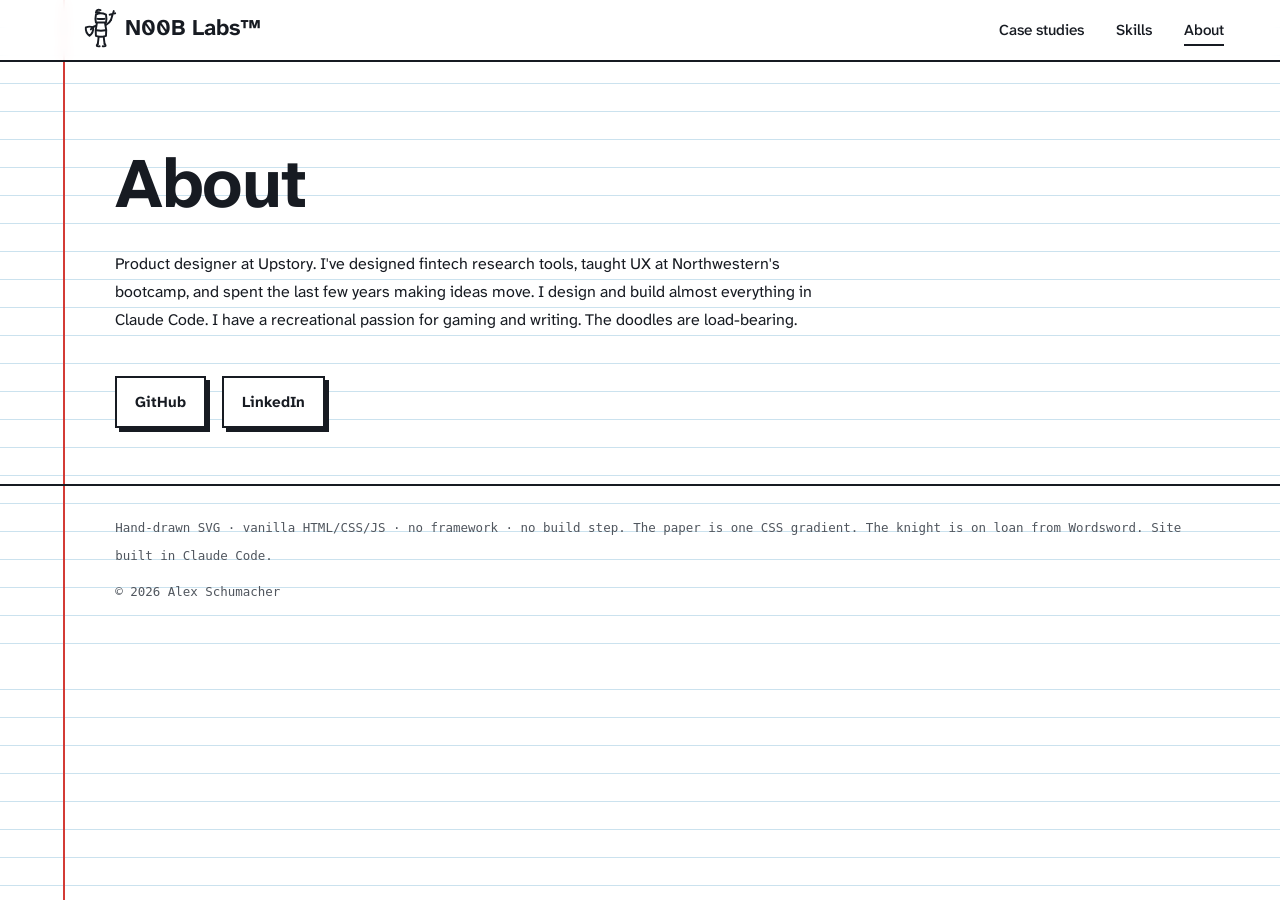
==== about/index.html @ f617793d "Add a Case studies header and nav tab that lands on it The case studies get a page-level title betwe" ====
<!DOCTYPE html>
<html lang="en">
<head>
<meta charset="UTF-8">
<meta name="viewport" content="width=device-width, initial-scale=1.0">
<title>About: Alex Schumacher, Design Engineer</title>
<meta name="description" content="Product designer at Upstory. I design and build almost everything in Claude Code.">
<meta property="og:title" content="About Alex Schumacher">
<meta property="og:description" content="Product designer at Upstory. I design and build almost everything in Claude Code.">
<meta property="og:url" content="https://nooblabs.vercel.app/about">
<meta name="theme-color" content="#ffffff">
<link rel="icon" href="data:image/svg+xml,%3Csvg%20xmlns=%27http://www.w3.org/2000/svg%27%20viewBox=%2724%202%2034%2034%27%3E%3Cpath%20d=%27M40%206%20Q31%203%2030%2012%20Q34%2010%2038%2011%20M30%2016%20Q40%2010%2052%2016%20Q54%2026%2052%2033%20L30%2033%20Q28%2025%2030%2016%20Z%20M33%2025%20Q41%2026%2049%2025%27%20fill=%27none%27%20stroke=%27%23151b24%27%20stroke-width=%273.2%27%20stroke-linecap=%27round%27%20stroke-linejoin=%27round%27/%3E%3C/svg%3E">
<link rel="preconnect" href="https://fonts.googleapis.com">
<link rel="preconnect" href="https://fonts.gstatic.com" crossorigin>
<link href="https://fonts.googleapis.com/css2?family=Atkinson+Hyperlegible+Next:ital,wght@0,200..800;1,200..800&display=swap" rel="stylesheet">
<link rel="stylesheet" href="/styles.css">
</head>
<body>
<a class="skip" href="#about">Skip to About</a>

<header class="topnav">
  <a class="wordmark" href="/"><svg class="knight doodle" viewBox="4 1 72 88" aria-hidden="true">
      <path pathLength="1" d="M40 6 Q31 3 30 12 Q34 10 38 11"/>
      <path pathLength="1" d="M30 16 Q40 10 52 16 Q54 26 52 33 L30 33 Q28 25 30 16 Z"/>
      <path pathLength="1" d="M33 25 Q41 26 49 25"/>
      <path pathLength="1" d="M32 35 Q28 50 30 62 Q41 66 52 62 Q54 50 50 35"/>
      <path pathLength="1" d="M31 50 Q41 52 51 50"/>
      <path pathLength="1" d="M36 64 Q35 74 34 80 M47 64 Q48 74 49 80"/>
      <path pathLength="1" d="M34 80 Q28 86 38 85 M49 80 Q55 86 45 85"/>
      <path pathLength="1" d="M30 40 Q22 42 19 48"/>
      <path pathLength="1" d="M8 44 Q16 40 24 44 Q25 55 16 62 Q7 55 8 44 Z"/>
      <path pathLength="1" d="M52 38 Q60 34 63 27"/>
      <path pathLength="1" d="M63 27 Q66 17 69 8 M60 16 Q66 14 72 13"/>
    </svg><span>N00B&nbsp;Labs&trade;</span></a>
  <nav aria-label="Site">
    <a href="/#work">Case studies</a>
    <a href="/skills/">Skills</a>
    <a href="/about/" aria-current="page">About</a>
  </nav>
</header>

<main>
  <section class="about" id="about">
    <h1>About</h1>
    <p>Product designer at Upstory. I've designed fintech research tools, taught UX at Northwestern's bootcamp, and spent the last few years making ideas move. I design and build almost everything in Claude Code. I have a recreational passion for gaming and writing. The doodles are load-bearing.</p>
    <div class="links">
      <a class="btn" href="https://github.com/Schubaru" rel="me">GitHub</a>
      <a class="btn" href="https://www.linkedin.com/in/alexschu" rel="me">LinkedIn</a>
    </div>
  </section>
</main>

<footer class="colophon">
  <p>Hand-drawn SVG · vanilla HTML/CSS/JS · no framework · no build step. The paper is one CSS gradient. The knight is on loan from Wordsword. Site built in Claude&nbsp;Code.</p>
  <p>© 2026 Alex Schumacher</p>
</footer>
</body>
</html>
---- styles.css ----
/* ————— Schubaru: punk-rock doodle on college rule ————— */

:root {
  --paper: oklch(1 0 0);
  --rule: oklch(0.9 0.03 230);
  --ink: oklch(0.22 0.015 260);
  --ink-soft: oklch(0.45 0.015 260);
  --margin-red: oklch(0.58 0.19 27);   /* the ONLY hue on the page — the ruled sheet's margin line */
  --ink-black: oklch(0.16 0 0);        /* zero-chroma black — the diver's outline */
  --ink-faint: oklch(0.88 0.008 260);  /* selection wash, tape */
  --tape: oklch(0.9 0.006 260 / 0.72);
  --night: oklch(0.17 0.01 260);
  --night-ink: oklch(0.97 0 0);

  --rule-h: 28px;
  --margin-x: 64px;
  --gutter-x: 148px;  /* monkey lane: 40 right + 60 max width + 24 swing + 24 clearance */  /* right lane reserved for the monkey — never let a panel into it */
  --font-body: "Atkinson Hyperlegible Next", "Atkinson Hyperlegible", "Helvetica Neue", Arial, sans-serif;
  --font-mono: ui-monospace, SFMono-Regular, Menlo, monospace;

  /* the pen: Wordsword's sword doodle, mirrored so the tip leads like an arrow.
     White keyline first, ink over it — legible on paper AND on the arbiter's black page. */
  --cursor-sword: url("data:image/svg+xml,%3Csvg xmlns='http://www.w3.org/2000/svg' width='44' height='44' viewBox='0 0 100 100'%3E%3Cg fill='none' stroke='%23fff' stroke-width='10' stroke-linecap='round' stroke-linejoin='round'%3E%3Cpath d='M71 58Q42 26 14 12Q30 44 58 71ZM60 60L26 26M76 55Q67 68 54 77M64.5 64.5L78 78M69 69L66 72M73 73L70 76'/%3E%3Ccircle cx='81.25' cy='81.75' r='4.25'/%3E%3C/g%3E%3Cg fill='none' stroke='%23171b22' stroke-width='5.5' stroke-linecap='round' stroke-linejoin='round'%3E%3Cpath d='M71 58Q42 26 14 12Q30 44 58 71ZM60 60L26 26M76 55Q67 68 54 77M64.5 64.5L78 78M69 69L66 72M73 73L70 76'/%3E%3Ccircle cx='81.25' cy='81.75' r='4.25'/%3E%3C/g%3E%3C/svg%3E") 6 5;
  --cursor-slash: url("data:image/svg+xml,%3Csvg xmlns='http://www.w3.org/2000/svg' width='44' height='44' viewBox='0 0 100 100'%3E%3Cg fill='none' stroke='%23fff' stroke-width='10' stroke-linecap='round' stroke-linejoin='round'%3E%3Cpath d='M71 58Q42 26 14 12Q30 44 58 71ZM60 60L26 26M76 55Q67 68 54 77M64.5 64.5L78 78M69 69L66 72M73 73L70 76M50 20L64 38M61 14L73 29'/%3E%3Ccircle cx='81.25' cy='81.75' r='4.25'/%3E%3C/g%3E%3Cg fill='none' stroke='%23171b22' stroke-width='5.5' stroke-linecap='round' stroke-linejoin='round'%3E%3Cpath d='M71 58Q42 26 14 12Q30 44 58 71ZM60 60L26 26M76 55Q67 68 54 77M64.5 64.5L78 78M69 69L66 72M73 73L70 76M50 20L64 38M61 14L73 29'/%3E%3Ccircle cx='81.25' cy='81.75' r='4.25'/%3E%3C/g%3E%3C/svg%3E") 6 5;

  --z-doodle: 1;
  --z-content: 2;
  --z-nav: 10;
}

* { margin: 0; padding: 0; box-sizing: border-box; }

html { scroll-behavior: smooth; }
@media (prefers-reduced-motion: reduce) { html { scroll-behavior: auto; } }

body {
  font-family: var(--font-body);
  font-size: 1rem;
  line-height: var(--rule-h);
  color: var(--ink);
  background-color: var(--paper);
  /* the paper: ruled lines + red margin */
  background-image:
    linear-gradient(to right, transparent calc(var(--margin-x) - 1px), var(--margin-red) calc(var(--margin-x) - 1px), var(--margin-red) calc(var(--margin-x) + 1px), transparent calc(var(--margin-x) + 1px)),
    repeating-linear-gradient(to bottom, transparent 0, transparent calc(var(--rule-h) - 1px), var(--rule) calc(var(--rule-h) - 1px), var(--rule) var(--rule-h));
  overflow-x: hidden;
}

::selection { background: var(--ink-faint); color: var(--ink); }

img { max-width: 100%; height: auto; display: block; }

/* ————— the cursor ————— */
body { cursor: var(--cursor-sword), default; }
a, button, summary, [role="button"], label[for], .btn {
  cursor: var(--cursor-slash), pointer;   /* mid-swing: the affordance pointer used to carry */
}
:disabled, [aria-disabled="true"] { cursor: var(--cursor-sword), not-allowed; }

.skip {
  position: absolute; left: -999px; top: 0; z-index: 100;
  background: var(--ink); color: var(--paper); padding: 8px 16px;
  font-weight: 700; text-decoration: none;
}
.skip:focus { left: 8px; }

/* ————— doodle strokes ————— */
.doodle {
  color: var(--ink);
  overflow: visible;
}
.doodle path, .doodle use {
  fill: none;
  stroke: currentColor;
  stroke-width: 2.6;
  stroke-linecap: round;
  stroke-linejoin: round;
  stroke-dasharray: 1;
  stroke-dashoffset: 0; /* drawn by default — JS only ever enhances */
}
.doodle .tape path { stroke: none; }

/* undrawn start state, only when JS + motion are available */
.js-anim .draw path, .js-anim .draw use { stroke-dashoffset: 1; transition: stroke-dashoffset 1.1s cubic-bezier(0.22, 1, 0.36, 1); transition-delay: var(--d, 0s); }
.js-anim .draw.drawn path, .js-anim .draw.drawn use { stroke-dashoffset: 0; }

/* ————— annotations ————— */
.annot {
  font-size: 0.95rem;
  font-weight: 500;
  color: var(--ink-soft);
  line-height: 1.3;
}


/* ————— nav ————— */
.topnav {
  position: sticky; top: 0; z-index: var(--z-nav);
  display: flex; align-items: baseline; justify-content: space-between;
  padding: 14px clamp(20px, 5vw, 56px) 14px calc(var(--margin-x) + 20px);
  background: color-mix(in oklab, var(--paper) 88%, transparent);
  backdrop-filter: blur(6px);
  border-bottom: 2px solid var(--ink);
}
.wordmark {
  font-weight: 700;
  font-size: 1.4rem;
  color: var(--ink);
  text-decoration: none;
  white-space: nowrap;   /* the knight never breaks away onto its own line */
  position: relative;
  padding-left: 41px;    /* the lane the knight stands in — 33px wide + 8px gap */
}
/* The knight stands guard in front of the name, sword up. Taken out of flow on
   purpose: in the line box he would grow the sticky header, and every sticky
   panel's height budget (--shot-h) is measured off that header. At 40px he
   overhangs the 28px line by ~6px each way, into the nav's 14px padding. */
.knight {
  position: absolute;
  left: 0;
  top: 50%;
  transform: translateY(-50%);
  width: 33px;
}
.knight path { stroke-width: 4.2; }   /* ~1.9px rendered — the small-doodle ink weight */
/* the ring has to clear the knight, who overhangs the 28px line box by ~6px.
   Same shape as the chat log's ring — the site's one existing focus style. */
.wordmark:focus-visible { outline: 2.5px solid var(--ink); outline-offset: 8px; border-radius: 2px; }
.topnav nav { display: flex; gap: clamp(14px, 3vw, 32px); }
.topnav nav a {
  color: var(--ink); text-decoration: none; font-weight: 500; font-size: 0.95rem;
  border-bottom: 2px solid transparent;
}
.topnav nav a:hover,
.topnav nav a[aria-current] { border-bottom-color: var(--ink); }

/* ————— hero ————— */
.hero {
  position: relative;
  min-height: calc(100vh - 60px);
  display: grid;
  align-content: center;
  padding: calc(var(--rule-h) * 3) clamp(20px, 6vw, 80px) calc(var(--rule-h) * 4) calc(var(--margin-x) + clamp(16px, 4vw, 64px));
}
.hero-inner { max-width: 780px; position: relative; z-index: var(--z-content); container-type: inline-size; }
h1 {
  font-weight: 700;
  /* "/N00B-Labs" measures 5.49em and is a name: it must never wrap. Sized off the
     container, not the viewport, so it holds one line at every width and stays right if
     the hero padding ever moves. 17.5cqw = 5.49em fit with ~4% slack for the fallback
     face during swap; the 6rem cap governs from ~550px of container up. */
  font-size: clamp(1.9rem, 17.5cqw, 6rem);
  line-height: 1.08;
  letter-spacing: -0.02em;
  margin-bottom: calc(var(--rule-h) * 1.5);
}
/* the "er" and the "/" — the only two characters that turn the job title into two roles */
.h1-soft { color: var(--ink-soft); }
.h1-slash { margin-left: -0.06em; }   /* the slash's own sidebearing already sets it off the margin */
.lede {
  font-size: 1.2rem;
  line-height: calc(var(--rule-h) * 1.25);
  max-width: 34em;
  color: var(--ink);
  text-wrap: balance;   /* six words: break at the comma, never orphan "them." */
}

/* hero doodle placement */
/* ————— monkey astronaut: rides the right gutter, trails you as you scroll ————— */
.monkey {
  position: fixed;
  top: 56%;
  right: 40px;   /* fixed, not vw-scaled — the panel edge grows faster than vw and would eat the swing */
  width: clamp(44px, 4.4vw, 60px);
  z-index: var(--z-doodle);
  pointer-events: none;   /* never in the way of a click */
  /* three composed layers, outermost first: --mx/--my is the journey (the pre-scroll
     bottom-centre peek, then the one-way swim home), --drift/--lean is the scroll
     spring, and the inner svg's orbit rides on top. All default to 0 so no-JS and
     reduced-motion visitors get him parked at home. */
  transform: translate(var(--mx, 0px), var(--my, 0px)) translateY(var(--drift, 0px)) rotate(var(--lean, 0deg));
  will-change: transform;
}
.m-arm { transform-origin: 66px 72px; }
@media (prefers-reduced-motion: no-preference) {
  .monkey svg { animation: orbit 14s linear infinite; }
  /* mostly at rest — he waves for ~2s of every 9, not constantly */
  .m-arm { animation: wave 9s ease-in-out infinite; }
  /* lazy figure-eight — he is drifting in zero gravity, not bobbing on a spring.
     Sampled from x=A·sin(t), y=B·sin(2t) so the loop closes seamlessly; linear timing
     because the sine sampling already carries the easing. */
  @keyframes orbit {
    0% { transform: translate(0.0px, 0.0px) rotate(6.00deg); }
    6.25% { transform: translate(9.2px, 9.9px) rotate(5.54deg); }
    12.5% { transform: translate(17.0px, 14.0px) rotate(4.24deg); }
    18.75% { transform: translate(22.2px, 9.9px) rotate(2.30deg); }
    25% { transform: translate(24.0px, 0.0px) rotate(0.00deg); }
    31.25% { transform: translate(22.2px, -9.9px) rotate(-2.30deg); }
    37.5% { transform: translate(17.0px, -14.0px) rotate(-4.24deg); }
    43.75% { transform: translate(9.2px, -9.9px) rotate(-5.54deg); }
    50% { transform: translate(0.0px, -0.0px) rotate(-6.00deg); }
    56.25% { transform: translate(-9.2px, 9.9px) rotate(-5.54deg); }
    62.5% { transform: translate(-17.0px, 14.0px) rotate(-4.24deg); }
    68.75% { transform: translate(-22.2px, 9.9px) rotate(-2.30deg); }
    75% { transform: translate(-24.0px, 0.0px) rotate(-0.00deg); }
    81.25% { transform: translate(-22.2px, -9.9px) rotate(2.30deg); }
    87.5% { transform: translate(-17.0px, -14.0px) rotate(4.24deg); }
    93.75% { transform: translate(-9.2px, -9.9px) rotate(5.54deg); }
    100% { transform: translate(-0.0px, -0.0px) rotate(6.00deg); }
  }
  @keyframes wave {
    0%, 68% { transform: rotate(2deg); }
    75% { transform: rotate(-16deg); }
    82% { transform: rotate(16deg); }
    89% { transform: rotate(-13deg); }
    96%, 100% { transform: rotate(2deg); }
  }
}
/* reduced motion: arm parked mid-wave, no loop, no drift (JS gates that too) */
@media (prefers-reduced-motion: reduce) {
  .m-arm { transform: rotate(4deg); }
}

/* ————— case studies ————— */
/* the section's title: a page-level heading like /skills and /about, set on the panels' left edge */
.work-head {
  padding: calc(var(--rule-h) * 2) clamp(20px, 6vw, 80px) 0 calc(var(--margin-x) + clamp(16px, 4vw, 72px));
  max-width: 900px;
  scroll-margin-top: 56px;   /* clears the sticky nav when the tab lands here */
}
.work-head h2 { font-weight: 700; font-size: clamp(2.6rem, 9vw, 4.4rem); line-height: 1.08; margin-bottom: var(--rule-h); }
.study { position: relative; }
.pin { padding: calc(var(--rule-h) * 2) 0; }

.panel {
  position: relative;
  /* fills the lane between the red margin line and the monkey's gutter; the same
     clamp() gap is subtracted on both sides so the panel sits centered in that lane. */
  width: calc(100% - var(--margin-x) - var(--gutter-x) - clamp(16px, 4vw, 72px) * 2);
  margin-left: calc(var(--margin-x) + clamp(16px, 4vw, 72px));
  background: var(--paper);
  border: 2.5px solid var(--ink);
  box-shadow: 8px 8px 0 var(--ink);
  padding: clamp(24px, 4vw, 56px);
}

.study-head { position: relative; margin-bottom: calc(var(--rule-h) * 1); }
.study-head h2 {
  font-weight: 700;
  font-size: clamp(1.9rem, 4.5vw, 3rem);
  line-height: 1.1;
  color: var(--ink);
  text-wrap: balance;
}
/* the deck has to read as a deck, not as another line of body copy — 1.1rem sat one
   notch off 1rem and the whole header ran flat. 1.25rem still sits inside the 28px
   line box, so the panel's height budget does not move. */
.study-sub, .skill-sub {
  font-size: 1.25rem;
  font-weight: 500;
  color: var(--ink-soft);
  margin-top: 4px;
  text-wrap: balance;
}
.stamp {
  position: absolute; right: 0; top: 0;
  font-family: var(--font-mono);
  font-size: 0.72rem;
  font-weight: 700;
  letter-spacing: 0.08em;
  color: var(--ink);
  border: 2px solid var(--ink);
  border-radius: 999px;
  padding: 6px 12px;
  transform: rotate(6deg);
}

/* the shots carry the case, so they get the wide column. The beats are three short
   paragraphs shown one at a time — 5fr is still a comfortable ~48ch measure for them. */
.study-body {
  display: grid;
  grid-template-columns: minmax(0, 8fr) minmax(280px, 5fr);
  gap: clamp(24px, 3.5vw, 48px);
  align-items: start;
}

/* width is explicit: the fanned figures hold only absolutely-positioned screens, so they have
   no intrinsic width to stretch from once `margin-inline: auto` opts them out of grid stretch. */
.shot { position: relative; width: 100%; transform: rotate(-1.6deg); margin-top: 8px; }
.shot img,
.shot video {
  border: 2.5px solid var(--ink);
  background: var(--paper);
}
/* a demo reel is still a taped-in screenshot — it just moves */
.shot .demo { display: block; width: 100%; height: auto; }
/* a dealt deck: each screen steps right and down off the one before it.
   The aspect-ratio is the fan's own: 1.261 (a phone at 58% width) + the vertical stagger.
   That stagger is the expensive part — inside a viewport-clipped panel the rendered phone
   width works out to height * (1 - lastStep) / 2.1732, so every point of vertical step is
   paid for in phone size. 8.8% is the least that still reads as a dealt deck. */
.phone-shot { max-width: 460px; aspect-ratio: 1 / 1.382; }
.phone-shot img { position: absolute; top: 0; left: 0; width: 58%; }
.phone-shot .s2,
.phone-shot .s3 { box-shadow: 6px 6px 0 oklch(0.22 0.015 260 / 0.25); }
.phone-shot .s2 { top: 4.4%; left: 21%; transform: rotate(3deg); }
.phone-shot .s3 { top: 8.8%; left: 42%; transform: rotate(6deg); }
.phone-shot .t2 { top: 6%; right: 3%; transform: rotate(9deg); }
.tall-shot { max-width: 420px; }

/* Unscary.ai: a centre-forward trio, not another dealt deck — the middle screen leads and the
   other two fan out from behind it. Wordsword already owns the deck; two identical fans
   back to back would read as a template. */
.stack-shot { max-width: 560px; aspect-ratio: 1 / 1.06; }
.stack-shot img { position: absolute; }
.stack-shot .s1 { top: 0;   left: 27%; width: 46%; z-index: 1; }
.stack-shot .s2,
.stack-shot .s3 { top: 6%; width: 40%; box-shadow: 6px 6px 0 oklch(0.22 0.015 260 / 0.25); }
.stack-shot .s2 { left: 0;   transform: rotate(-7deg); }
.stack-shot .s3 { left: 60%; transform: rotate(7deg); }
.stack-shot .t1 { top: -14px; left: 38%; z-index: 2; }
.stack-shot .t2 { top: 4.5%; right: 9%; width: 60px; height: 22px; transform: rotate(13deg); z-index: 2; }

/* desktop screenshots don't survive being shrunk to a phone's width, so these are cropped
   to the part that matters: one wide screen, with two panel close-ups taped over it.
   The hero is a 3.05:1 crop — letterboxing it is what buys the close-ups room to be legible. */
.wide-shot { max-width: 620px; aspect-ratio: 1 / 0.72; }
.wide-shot img { position: absolute; }
.wide-shot .s1 { top: 0; left: 0; width: 100%; }
.wide-shot .s2,
.wide-shot .s3 { box-shadow: 6px 6px 0 oklch(0.22 0.015 260 / 0.25); }
.wide-shot .s2 { top: 40%; left: 2%;  width: 30%; transform: rotate(-3deg); }
.wide-shot .s3 { top: 22%; left: 62%; width: 34%; transform: rotate(3.5deg); }
.wide-shot .t1 { top: -14px; left: 30%; }
.wide-shot .t2 { top: 18%; right: 3%; width: 58px; height: 21px; transform: rotate(11deg); }
.tape {
  position: absolute; width: 88px; height: 30px; z-index: 2;
}
.t1 { top: -14px; left: 24%; transform: rotate(-4deg); }
.t2 { top: -12px; right: 6%; transform: rotate(8deg); }
.beats { position: relative; }
.beat { margin-bottom: calc(var(--rule-h) * 1); }
/* A beat heading is a signpost — what / why / how — not a headline competing with the
   paragraph it introduces. So it drops to the mono label tier the page already owns
   (stamp, built-with line) and lets the copy lead. Family, size, case and colour all
   move at once, which is what fixes a ramp that ran 1rem / 1.1rem / 1.15rem and read
   as one flat step. Only one beat is ever visible at a time, so these never stack into
   a column of eyebrows. */
.beat h3, .skill-label {
  font-family: var(--font-mono);
  font-weight: 700;
  font-size: 0.76rem;
  letter-spacing: 0.09em;
  text-transform: uppercase;
  color: var(--ink-soft);
  margin-bottom: 2px;
}
/* 46em never bound anything: the column is ~48ch wide. Say the real measure. */
.beat p { max-width: 48ch; text-wrap: pretty; }
.beat strong { font-weight: 700; }

.study-built {
  margin-top: calc(var(--rule-h) * 1);
  padding-top: 14px;
  border-top: 2px dashed var(--rule);
  font-family: var(--font-mono);
  font-size: 0.8rem;
  color: var(--ink-soft);
  display: flex;
  flex-wrap: wrap;
  align-items: center;
  gap: 10px 20px;
}
.built-stack { flex: 1 1 22ch; }
/* live links borrow the stamp's pill, so the panel gains a control without gaining a language */
.study-links { display: flex; flex-wrap: wrap; gap: 8px; }
.site-link {
  font-family: var(--font-mono);
  font-size: 0.72rem;
  font-weight: 700;
  letter-spacing: 0.04em;
  color: var(--ink);
  text-decoration: none;
  border: 2px solid var(--ink);
  border-radius: 999px;
  padding: 5px 13px;
  white-space: nowrap;
  transition: transform 0.12s ease-out, background-color 0.12s ease-out, color 0.12s ease-out;
}
.site-link:hover { background: var(--ink); color: var(--paper); transform: translateY(-1px); }
.site-link:active { transform: translateY(1px); }


/* ————— the duel: Wordsword's knight vs. a challenger, on the built-with line ————— */
.study-built { position: relative; }
/* stacked layout has no spare field of paper — buy the duel a clean patch above the line */
html:not(.enhanced) #wordsword .study-built { margin-top: calc(var(--rule-h) * 3); }
.duel {
  position: absolute;
  right: 0;
  bottom: calc(100% - 1px);   /* feet on the dashed rule */
  width: clamp(118px, 18%, 176px);
  pointer-events: none;
}
/* the sticky panel leaves a whole lower-right field of paper — they get more room there */
.enhanced .duel { width: clamp(150px, 22%, 216px); }
.duel path { stroke-width: 2.4; }
/* default (and reduced-motion) state: blades already crossed — a duel even when frozen */
.duel-arm { transform: rotate(30deg); transform-origin: 52px 38px; }  /* the contact pose — burst lines up with it */
.duel-k--rival .duel-arm { transform-origin: 53px 39px; }
.duel-spark { transform-box: fill-box; transform-origin: center; }

@media (prefers-reduced-motion: no-preference) {
  .duel-arm { animation: parry 4.2s infinite; }
  .duel-k { animation: recoil 4.2s infinite; }
  .duel-spark { animation: clang 4.2s infinite; }
}
/* two exchanges, then both catch their breath */
@keyframes parry {
  0%        { transform: rotate(-18deg); animation-timing-function: cubic-bezier(0.22, 1, 0.36, 1); }
  9%        { transform: rotate(-26deg); animation-timing-function: cubic-bezier(0.5, 0, 0.9, 0.6); }
  14%       { transform: rotate(30deg);  animation-timing-function: cubic-bezier(0.22, 1, 0.36, 1); }
  19%       { transform: rotate(16deg);  animation-timing-function: cubic-bezier(0.22, 1, 0.36, 1); }
  31%       { transform: rotate(-26deg); animation-timing-function: cubic-bezier(0.5, 0, 0.9, 0.6); }
  36%       { transform: rotate(30deg);  animation-timing-function: cubic-bezier(0.22, 1, 0.36, 1); }
  41%       { transform: rotate(16deg);  animation-timing-function: cubic-bezier(0.22, 1, 0.36, 1); }
  54%, 100% { transform: rotate(-18deg); }
}
/* the blow lands, then knocks them back — recoil trails the strike, never leads it */
@keyframes recoil {
  0%, 14%, 26%, 36%, 48%, 100% { transform: translate(0, 0); }
  17%, 39% { transform: translate(-4px, 1px); animation-timing-function: cubic-bezier(0.22, 1, 0.36, 1); }
}
@keyframes clang {
  0%, 13.6%   { opacity: 0; transform: scale(0.4); }
  14.6%       { opacity: 1; transform: scale(1.05); animation-timing-function: cubic-bezier(0.22, 1, 0.36, 1); }
  20%         { opacity: 0; transform: scale(1.4); }
  35.6%       { opacity: 0; transform: scale(0.4); }
  36.6%       { opacity: 1; transform: scale(1.05); animation-timing-function: cubic-bezier(0.22, 1, 0.36, 1); }
  42%, 100%   { opacity: 0; transform: scale(1.4); }
}

/* ————— buttons ————— */
.btn {
  display: inline-block;
  font-family: var(--font-body);
  font-weight: 700;
  font-size: 0.95rem;
  color: var(--ink);
  background: var(--paper);
  border: 2.5px solid var(--ink);
  box-shadow: 4px 4px 0 var(--ink);
  padding: 10px 18px;
  text-decoration: none;
  transition: transform 0.12s ease-out, box-shadow 0.12s ease-out;
}
.btn:hover { transform: translate(-1px, -1px); box-shadow: 6px 6px 0 var(--ink); }
.btn:active { transform: translate(3px, 3px); box-shadow: 1px 1px 0 var(--ink); }
.play-btn { margin-top: 10px; background: var(--ink); color: var(--paper); }

/* ————— sticky beat choreography (enhanced only) ————— */
.enhanced .study { height: 340vh; }
.enhanced .pin {
  position: sticky; top: 0;
  height: 100vh;
  display: grid; align-items: center;
  padding: 0;
}
/* 56px, not 96 — every pixel of margin here comes straight off --shot-h below, and the
   panel only needs to clear its own 8px offset shadow. */
.enhanced .panel { max-height: calc(100vh - 56px); overflow: hidden; }
/* the panel is clipped to the viewport, so the tall shots must fit what is left of it
   after the header, footer and padding. Widths are height * the shot's aspect.
   364px = 112 padding + 85 head + 28 head margin + 44 footer + 28 footer margin + 8 shot margin
   + rule; studies with link pills pay 14px more for the taller footer. */
.enhanced .shot { --shot-h: calc(100vh - 364px); }
/* a study with live-link pills carries a 58px footer instead of 44px — the pill is taller
   than the mono line it sits beside, and the difference comes straight off the shot. */
.enhanced .study:has(.study-links) .shot { --shot-h: calc(100vh - 378px); }
.enhanced .phone-shot { max-width: min(460px, calc(var(--shot-h) * 0.70)); }   /* 0.70 < the box's 0.724: the 3/6deg fan costs height too */
/* 0.6 leaves room for the -1.6deg tilt on top of the reel's own 960x1560 (0.615) */
.enhanced .tall-shot  { max-width: min(420px, calc(var(--shot-h) * 0.6)); }
/* 0.88, not the box's own 0.943 — the wings' 7deg rotation costs height the aspect-ratio
   does not declare, and the panel clips whatever does not fit */
.enhanced .stack-shot { max-width: min(560px, calc(var(--shot-h) * 0.88)); }
.enhanced .wide-shot  { max-width: min(620px, calc(var(--shot-h) / 0.72)); }
.enhanced .beats { display: grid; min-height: 300px; align-items: start; }
.enhanced .beat {
  grid-area: 1 / 1;
  margin: 0;
  --v: min(clamp(0, (var(--p, 0) - var(--bin)) * 12, 1), clamp(0, (var(--bout) - var(--p, 0)) * 12, 1));
  opacity: var(--v);
  transform: translateY(calc((1 - var(--v)) * 22px));
}
.enhanced .beat:nth-child(1) { --bin: 0.02; --bout: 0.42; }
.enhanced .beat:nth-child(2) { --bin: 0.42; --bout: 0.72; }
.enhanced .beat:nth-child(3) { --bin: 0.72; --bout: 2; }
/* the deck deals itself: one screen per beat, sliding out of the pile */
.enhanced .phone-shot .s2,
.enhanced .phone-shot .s3 { opacity: var(--r); }
.enhanced .phone-shot .s2 {
  --r: clamp(0, (var(--p, 0) - 0.34) * 10, 1);
  transform: rotate(3deg) translate(calc((1 - var(--r)) * -20px), calc((1 - var(--r)) * 12px));
}
.enhanced .phone-shot .s3 {
  --r: clamp(0, (var(--p, 0) - 0.64) * 10, 1);
  transform: rotate(6deg) translate(calc((1 - var(--r)) * -20px), calc((1 - var(--r)) * 12px));
}
.enhanced .wide-shot .s2,
.enhanced .wide-shot .s3 { opacity: var(--r); }
.enhanced .wide-shot .s2 {
  --r: clamp(0, (var(--p, 0) - 0.34) * 10, 1);
  transform: rotate(-3deg) translate(calc((1 - var(--r)) * -14px), calc((1 - var(--r)) * 16px));
}
/* Unscary.ai's trio opens instead of dealing: both wings start hidden behind the centre screen,
   unrotated, then swing out to their fanned angle as their beat arrives. */
.enhanced .stack-shot .s2,
.enhanced .stack-shot .s3 { opacity: var(--r); }
.enhanced .stack-shot .s2 {
  --r: clamp(0, (var(--p, 0) - 0.34) * 10, 1);
  transform: rotate(calc(-7deg * var(--r))) translate(calc((1 - var(--r)) * 52px), calc((1 - var(--r)) * -12px));
}
.enhanced .stack-shot .s3 {
  --r: clamp(0, (var(--p, 0) - 0.64) * 10, 1);
  transform: rotate(calc(7deg * var(--r))) translate(calc((1 - var(--r)) * -52px), calc((1 - var(--r)) * -12px));
}
/* the second strip of tape belongs to the last screen — it must not hang in mid-air before it arrives */
.enhanced .phone-shot .t2,
.enhanced .stack-shot .t2,
.enhanced .wide-shot .t2 { opacity: clamp(0, (var(--p, 0) - 0.64) * 10, 1); }
.enhanced .wide-shot .s3 {
  --r: clamp(0, (var(--p, 0) - 0.64) * 10, 1);
  transform: rotate(3.5deg) translate(calc((1 - var(--r)) * 14px), calc((1 - var(--r)) * 16px));
}
/* panel entrance */
.enhanced .panel {
  transform: translateY(calc((1 - clamp(0, var(--p, 0) * 14, 1)) * 40px)) rotate(calc((1 - clamp(0, var(--p, 0) * 14, 1)) * 0.6deg));
}

/* ————— diver strip ————— */
.dive-strip {
  position: relative;
  height: 46vh;
  overflow: hidden;
}
.dive-annot {
  position: absolute; left: calc(var(--margin-x) + 30px); bottom: 14%;
  font-size: 1.2rem; transform: rotate(-3deg);
}
.diver {
  position: absolute;
  width: clamp(150px, 20vw, 250px);
  left: calc(16% + var(--p, 0.5) * 42%);
  top: calc(12% + var(--p, 0.5) * 42%);
}
/* rotation sits on the drawing, not the wrapper — the bubbles must rise true, not tilt with him */
.diver .doodle {
  color: var(--ink-black);
  transform: rotate(calc(8deg + var(--p, 0.5) * 26deg));
}
.diver .doodle path { stroke-width: 3; }

.bubble {
  position: absolute;
  border: 2px solid var(--ink-black);
  border-radius: 50%;
  opacity: 0.55;
}
/* they leave the helmet, which sits at the diver's leading (right) edge */
.b1 { width: 7px;  height: 7px;  left: 78%; top: 16%; }
.b2 { width: 12px; height: 12px; left: 85%; top: 8%; }
.b3 { width: 5px;  height: 5px;  left: 92%; top: 18%; }
.b4 { width: 9px;  height: 9px;  left: 73%; top: 4%; }

@media (prefers-reduced-motion: no-preference) {
  /* he is buoyant: the whole diver breathes on a slow sine */
  .diver { animation: buoy 5.6s ease-in-out infinite; }
  /* the heavy boots swing from the hip, the free arm and hose trail behind */
  .dv-legs  { transform-box: fill-box; transform-origin: 100% 0%;   animation: kick 2.9s ease-in-out infinite; }
  .dv-arm-b { transform-box: fill-box; transform-origin: 100% 100%; animation: trail 3.7s ease-in-out infinite; }
  .dv-hose  { transform-box: fill-box; transform-origin: 100% 100%; animation: trail 4.6s ease-in-out infinite reverse; }
  .bubble   { animation: rise 3.4s ease-in infinite; }
  .b2 { animation-delay: 0.9s; }
  .b3 { animation-delay: 1.8s; }
  .b4 { animation-delay: 2.6s; }

  @keyframes buoy  { 0%, 100% { transform: translateY(0); } 50% { transform: translateY(-9px); } }
  @keyframes kick  { 0%, 100% { transform: rotate(-6deg); } 50% { transform: rotate(5deg); } }
  @keyframes trail { 0%, 100% { transform: rotate(-3deg); } 50% { transform: rotate(4deg); } }
  @keyframes rise {
    from { transform: translateY(0) scale(0.7); opacity: 0; }
    15%  { opacity: 0.55; }
    to   { transform: translateY(-72px) scale(1); opacity: 0; }
  }
}

/* ————— the arbiter (the black page) ————— */
.arbiter {
  position: relative;
  background: var(--night);
  color: var(--night-ink);
  padding: calc(var(--rule-h) * 3) clamp(20px, 6vw, 80px) calc(var(--rule-h) * 3) calc(var(--margin-x) + clamp(16px, 4vw, 64px));
  border-bottom: 3px solid var(--ink);
  /* its own page now: the black sheet fills the screen under the nav, paper only at the foot */
  min-height: calc(100vh - 62px);
}
.arbiter-inner { max-width: 720px; }
.arbiter h1 {
  font-weight: 700;
  font-size: clamp(1.9rem, 4.5vw, 3rem);
  margin-bottom: 0;
}
.arbiter .study-sub { color: oklch(0.75 0.01 260); }
.arbiter-copy {
  margin-top: var(--rule-h);
  line-height: calc(var(--rule-h) * 1.1);
  letter-spacing: 0.01em;
  color: oklch(0.88 0.005 260);
  /* 56em never bound: the container is 720px, so this ran ~90ch. Light-on-dark wants a
     shorter measure than paper does, not a longer one. */
  max-width: 66ch;
  text-wrap: pretty;
}
.arbiter-copy strong { font-weight: 700; font-size: 1.1em; white-space: nowrap; }

.chat {
  margin-top: calc(var(--rule-h) * 1.5);
  border: 2.5px solid var(--night-ink);
  box-shadow: 8px 8px 0 oklch(0.4 0.02 260 / 0.6);
  padding: clamp(16px, 3vw, 28px);
  background: oklch(0.21 0.012 260);
}
.chat-log {
  /* flex + auto-margin, not align-content:end — grid/flex end-alignment clips overflow at the top */
  display: flex;
  flex-direction: column;
  gap: 12px;
  min-height: 140px;
  max-height: min(46vh, 360px);
  overflow-y: auto;
  overflow-anchor: none;  /* scroll anchoring fights the pin-to-bottom below */
  scrollbar-width: thin;
  scrollbar-color: oklch(0.45 0.02 260) transparent;
  padding-right: 6px;
}
/* the log fades under its own top edge once there is history above */
.chat-log.scrolled { mask-image: linear-gradient(to bottom, transparent 0, #000 26px); }
.chat-log:focus-visible { outline: 2.5px solid var(--night-ink); outline-offset: 4px; }
.msg:first-child { margin-top: auto; }
.msg {
  align-self: flex-start;
  max-width: min(80%, 44ch);
  border: 2px solid var(--night-ink);
  border-radius: 2px 16px 16px 16px;
  padding: 8px 14px;
  font-weight: 500;
  font-size: 1.05rem;
  line-height: 1.35;
  text-wrap: pretty;
}
.msg.you {
  align-self: flex-end;
  border-radius: 16px 2px 16px 16px;
  border-color: oklch(0.62 0 0);
  color: oklch(0.82 0 0);
  font-size: 0.95rem;
}
.msg.typing { display: flex; gap: 6px; align-items: center; padding: 14px; }
.msg.typing i { width: 6px; height: 6px; border-radius: 50%; background: currentColor; opacity: 0.45; }
@media (prefers-reduced-motion: no-preference) {
  .msg.pop { animation: pop 0.35s cubic-bezier(0.22, 1, 0.36, 1) both; }
  @keyframes pop { from { opacity: 0; transform: translateY(8px); } to { opacity: 1; transform: none; } }
  .msg.typing i { animation: blip 1.1s ease-in-out infinite; }
  .msg.typing i:nth-child(2) { animation-delay: 0.15s; }
  .msg.typing i:nth-child(3) { animation-delay: 0.3s; }
  @keyframes blip { 0%, 60%, 100% { opacity: 0.3; transform: none; } 30% { opacity: 1; transform: translateY(-3px); } }
}

.chat-actions.locked { pointer-events: none; opacity: 0.35; }
.chat-actions {
  display: flex;
  flex-wrap: wrap;
  gap: 12px;
  margin-top: 20px;
  min-height: 44px;
  align-items: flex-start;
}
@media (prefers-reduced-motion: no-preference) {
  .chat-actions { transition: opacity 0.14s ease-out, transform 0.14s ease-out; }
  .chat-actions.swapping { opacity: 0; transform: translateY(5px); }
}
.chat-btn {
  background: var(--night);
  user-select: none;
  -webkit-tap-highlight-color: transparent;
  color: var(--night-ink);
  border-color: var(--night-ink);
  box-shadow: 4px 4px 0 oklch(0.45 0.02 260 / 0.7);
  font-size: 0.88rem;
  text-align: left;
}
.chat-btn:hover { box-shadow: 6px 6px 0 oklch(0.45 0.02 260 / 0.7); }
.chat-btn:active { box-shadow: 1px 1px 0 oklch(0.45 0.02 260 / 0.7); }
/* the one hard rule, marked in the margin’s red — 13 options in 927 lead here, and you can see them coming */
.chat-btn--rule {
  color: oklch(0.83 0.12 27);
  border-color: oklch(0.65 0.17 27);
  box-shadow: 4px 4px 0 oklch(0.5 0.16 27 / 0.7);
}
.chat-btn--rule:hover { box-shadow: 6px 6px 0 oklch(0.5 0.16 27 / 0.7); }
.chat-btn--rule:active { box-shadow: 1px 1px 0 oklch(0.5 0.16 27 / 0.7); }
.arbiter-built { margin-top: calc(var(--rule-h) * 1.2); border-top: 2px dashed oklch(0.4 0.02 260); color: oklch(0.72 0.01 260); }

/* ————— about ————— */
.about {
  position: relative;
  padding: calc(var(--rule-h) * 3) clamp(20px, 6vw, 80px) calc(var(--rule-h) * 2) calc(var(--margin-x) + clamp(16px, 4vw, 64px));
  max-width: 900px;
}
/* its own page now: same one-word title as /skills */
.about h1 { font-size: clamp(2.6rem, 9vw, 4.4rem); margin-bottom: var(--rule-h); }
.about p { max-width: 52em; }
.links { display: flex; gap: 16px; margin-top: calc(var(--rule-h) * 1.5); }

/* ————— footer ————— */
.colophon {
  padding: var(--rule-h) clamp(20px, 6vw, 80px) calc(var(--rule-h) * 2) calc(var(--margin-x) + clamp(16px, 4vw, 64px));
  border-top: 2px solid var(--ink);
  font-family: var(--font-mono);
  font-size: 0.78rem;
  color: var(--ink-soft);
  display: grid;
  gap: 8px;
}

/* ————— skills page ————— */
.sr-only { position: absolute; width: 1px; height: 1px; overflow: hidden; clip-path: inset(50%); white-space: nowrap; }
.skills-head {
  padding: calc(var(--rule-h) * 3) clamp(20px, 6vw, 80px) calc(var(--rule-h) * 2) calc(var(--margin-x) + clamp(16px, 4vw, 64px));
  max-width: 900px;
}
/* one short word, no container to size against: the hero's cqw display size doesn't apply */
.skills-head h1 { font-size: clamp(2.6rem, 9vw, 4.4rem); margin-bottom: var(--rule-h); }
.skills-head .lede { margin-bottom: var(--rule-h); }
.skills-note { margin-top: 14px; font-family: var(--font-mono); font-size: 0.8rem; color: var(--ink-soft); }
.skills-note a { color: var(--ink); }

/* CopyLine: a command you can take. The Button's frame and resting shadow, so it reads as a
   control; the Copy half is the ink fill. Commands wrap at their spaces rather than scroll,
   and copy exactly what they show. */
.copyline {
  display: flex;
  margin-top: 6px;
  max-width: 62ch;
  background: var(--paper);
  border: 2.5px solid var(--ink);
  box-shadow: 4px 4px 0 var(--ink);
}
.copyline code {
  flex: 1;
  min-width: 0;
  padding: 7px 14px;
  font-family: var(--font-mono);
  font-size: 0.85rem;
  line-height: 1.6;
  user-select: all;
}
/* a flag and its value never part, and neither does a hyphenated skill name */
.copyline .nb { white-space: nowrap; }
/* icon only: copy, then a tick for 1.6s. The label lives in aria-label. */
.copy {
  flex: none;
  width: 44px;
  display: grid;
  place-items: center;
  color: var(--paper);
  background: var(--ink);
  border: 0;
  transition: background-color 0.12s ease-out, color 0.12s ease-out;
}
.copy svg {
  width: 18px; height: 18px;
  fill: none; stroke: currentColor; stroke-width: 2.2; stroke-linecap: round; stroke-linejoin: round;
}
.copy:hover { background: var(--paper); color: var(--ink); }
.copy:focus-visible { outline: 2.5px solid var(--ink); outline-offset: 5px; }

.skill-list {
  width: calc(100% - var(--margin-x) - var(--gutter-x) - clamp(16px, 4vw, 64px) * 2);
  margin-left: calc(var(--margin-x) + clamp(16px, 4vw, 64px));
  display: grid;
  gap: calc(var(--rule-h) * 3);
  padding: var(--rule-h) 0 calc(var(--rule-h) * 3);
}
/* each skill is a Panel: the same sheet laid on the paper, with the built-with line as its
   footer. There the line names the tools the skill drives, as their own logos. */
.skill {
  display: grid;
  grid-template-columns: minmax(0, 6fr) minmax(0, 5fr);
  gap: var(--rule-h) clamp(28px, 4vw, 64px);
  align-items: start;
  background: var(--paper);
  border: 2.5px solid var(--ink);
  box-shadow: 8px 8px 0 var(--ink);
  padding: clamp(24px, 4vw, 48px);
  scroll-margin-top: 80px;
}
.skill h2 { font-weight: 700; font-size: clamp(1.8rem, 4vw, 2.6rem); line-height: 1.1; }
.skill .skill-sub { margin-bottom: var(--rule-h); }
.skill-label { margin-top: 14px; }
.skill .study-built { grid-column: 1 / -1; margin-top: 0; }
.tools { flex: 1 1 auto; list-style: none; display: flex; flex-wrap: wrap; align-items: center; gap: 14px; }
.tools svg { display: block; width: 22px; height: 22px; }
/* the prompt is a CopyLine too, but it goes to Claude, not the terminal: a flat grey wash with
   no shadow tells the two lines apart, and its copy icon sits in the box instead of an ink half.
   The only highlight is the skill's own /command. */
.copyline.prompt { background: color-mix(in oklch, var(--ink-faint) 55%, var(--paper)); box-shadow: none; }
.prompt code { user-select: text; }
.prompt .cmd { white-space: nowrap; background: var(--ink-faint); padding: 1px 4px; border-radius: 2px; }
.prompt .copy { background: transparent; color: var(--ink); }
.prompt .copy:hover { background: var(--ink-faint); color: var(--ink); }
.alt-install { margin-top: 14px; }
.alt-install summary { font-family: var(--font-mono); font-size: 0.8rem; color: var(--ink-soft); }
.alt-install summary:focus-visible { outline: 2.5px solid var(--ink); outline-offset: 5px; }
/* a skill whose output is words gets them taped in as a note, set the way they came back:
   bullets for the Slack brief, a ledger for the audit runs, a finding for an audit */
.note {
  border: 2.5px solid var(--ink);
  background: var(--paper);
  padding: 20px 22px;
  font-size: 0.9rem;
  line-height: 1.6;
  display: grid;
  gap: 8px;
}
.note-src {
  font-family: var(--font-mono);
  font-size: 0.72rem;
  font-weight: 700;
  letter-spacing: 0.06em;
  text-transform: uppercase;
  color: var(--ink-soft);
  margin-bottom: 4px;
}
.note ul { padding-left: 1.1em; display: grid; gap: 2px; }
.note-meta { font-family: var(--font-mono); font-size: 0.75rem; color: var(--ink-soft); }
.note-fixed { border-top: 2px dashed var(--rule); padding-top: 10px; font-weight: 500; }
.ledger { display: grid; grid-template-columns: max-content 1fr; gap: 6px 16px; }
.ledger dt { font-family: var(--font-mono); font-size: 0.75rem; color: var(--ink-soft); padding-top: 2px; }
/* a reel you can stop: pause and expand sit on its corner in the Copy button's ink, with a paper
   edge so they hold on dark frames too. Expand opens the same loop large, with the browser's own
   controls, in the site's one dialog. */
.reel-ctl { position: absolute; right: 12px; bottom: 12px; display: flex; gap: 8px; }
.reel-btn {
  width: 44px; height: 44px;
  display: grid; place-items: center;
  color: var(--paper);
  background: var(--ink);
  border: 2px solid var(--paper);
  transition: background-color 0.12s ease-out, color 0.12s ease-out;
}
.reel-btn svg {
  width: 18px; height: 18px;
  fill: none; stroke: currentColor; stroke-width: 2.2; stroke-linecap: round; stroke-linejoin: round;
}
.reel-btn:hover { background: var(--paper); color: var(--ink); border-color: var(--ink); }
.reel-btn:focus-visible { outline: 2.5px solid var(--ink); outline-offset: 3px; }
/* a phone-width reel is ~265px wide: full-size buttons would cover a third of it */
@media (max-width: 480px) {
  .reel-ctl { right: 8px; bottom: 8px; gap: 6px; }
  .reel-ctl .reel-btn { width: 36px; height: 36px; }
  .reel-ctl .reel-btn svg { width: 16px; height: 16px; }
}
.reel-box {
  margin: auto;
  width: min(1280px, calc(100vw - 32px), calc((100dvh - 64px) * 16 / 9));
  max-width: none;
  padding: 0;
  border: 2.5px solid var(--paper);
  background: var(--ink);
}
.reel-box::backdrop { background: color-mix(in oklch, var(--night) 90%, transparent); }
.reel-box video { display: block; width: 100%; height: auto; }
.reel-box .reel-btn { position: absolute; top: 12px; right: 12px; z-index: 1; }
.reel-box .reel-btn:focus-visible { outline-color: var(--night-ink); }
@media (prefers-reduced-motion: no-preference) {
  .reel-box[open] { animation: reel-in 0.28s cubic-bezier(0.16, 1, 0.3, 1); }
  .reel-box[open]::backdrop { animation: reel-fade 0.28s ease-out; }
}
@keyframes reel-in { from { opacity: 0; transform: scale(0.96); } }
@keyframes reel-fade { from { opacity: 0; } }


/* ————— responsive ————— */
@media (max-width: 900px) {
  :root { --margin-x: 30px; --gutter-x: 0px; }
  .study-body { grid-template-columns: 1fr; }
  .shot { max-width: 380px; margin-inline: auto; }
  .phone-shot { max-width: 340px; }
  .stack-shot { max-width: 380px; }
  .wide-shot { max-width: 400px; }
  /* the stack becomes a column of one line + a row of pills, so let the pills lead */
  .study-built { gap: 12px; }
  .stamp { position: static; display: inline-block; margin-top: 10px; }
  .skill { grid-template-columns: 1fr; }
  .hero { padding-top: calc(var(--rule-h) * 2); }
  /* no right gutter at this width — he would sit on the content */
  .monkey { display: none; }
}

@media (max-width: 480px) {
  .panel, .skill { box-shadow: 5px 5px 0 var(--ink); }
}

/* The wordmark got 65% wider with the rename, and the nav already had only ~26px
   of slack at 375px. One row is worth keeping — a second row would make the sticky
   header eat a tenth of a phone viewport — so the whole bar steps down together. */
@media (max-width: 640px) {
  .topnav { padding-left: calc(var(--margin-x) + 12px); padding-right: 16px; }
  .wordmark { font-size: 1rem; padding-left: 30px; }
  .knight { width: 24px; }
  .topnav nav { gap: 8px; }
  .topnav nav a { font-size: 0.875rem; }   /* 14px — the floor, not below it */
}


@media (max-width: 560px) {
  /* three long replies side by side become confetti — stack them */
  .chat-actions { flex-direction: column; align-items: stretch; gap: 10px; }
  .chat-btn { width: 100%; }
  .msg { max-width: 92%; }
  .chat-log { max-height: min(52vh, 320px); }
}
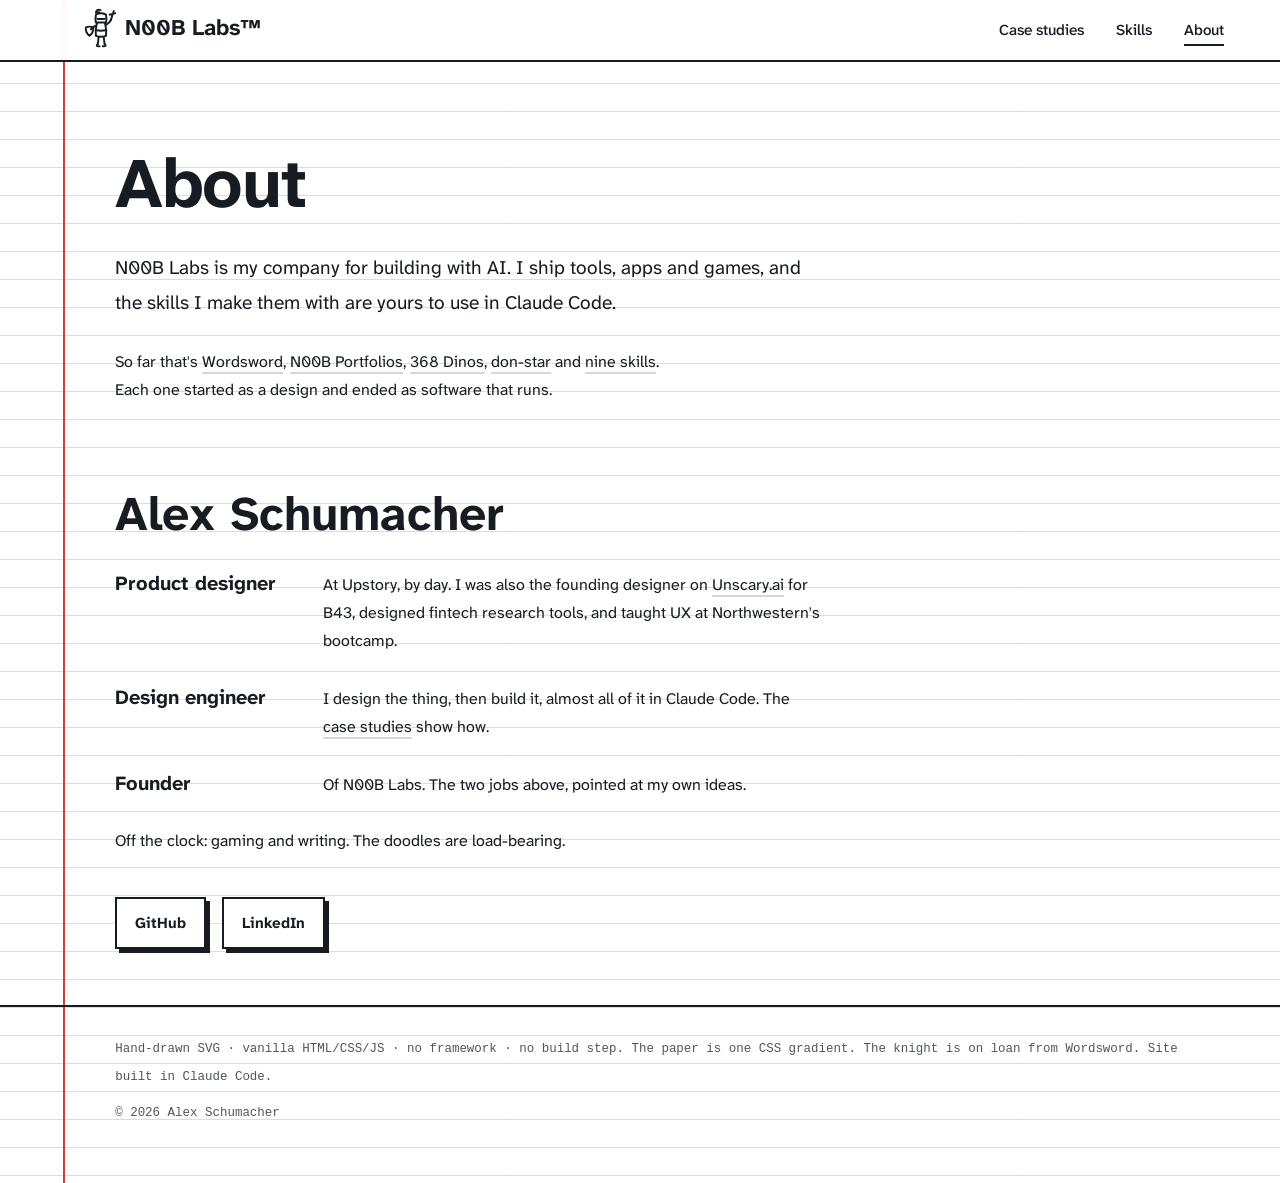
==== commit e8d9c6ea: "Make About the N00B Labs page; say what the lab is in the hero About opens with the company, then Al" ====
--- a/about/index.html
+++ b/about/index.html
@@ -3,10 +3,10 @@
 <head>
 <meta charset="UTF-8">
 <meta name="viewport" content="width=device-width, initial-scale=1.0">
-<title>About: Alex Schumacher, Design Engineer</title>
-<meta name="description" content="Product designer at Upstory. I design and build almost everything in Claude Code.">
-<meta property="og:title" content="About Alex Schumacher">
-<meta property="og:description" content="Product designer at Upstory. I design and build almost everything in Claude Code.">
+<title>About N00B Labs</title>
+<meta name="description" content="N00B Labs is Alex Schumacher's company for building with AI. Alex is a product designer at Upstory and a design engineer.">
+<meta property="og:title" content="About N00B Labs">
+<meta property="og:description" content="N00B Labs is Alex Schumacher's company for building with AI. Alex is a product designer at Upstory and a design engineer.">
 <meta property="og:url" content="https://nooblabs.vercel.app/about">
 <meta name="theme-color" content="#ffffff">
 <link rel="icon" href="data:image/svg+xml,%3Csvg%20xmlns=%27http://www.w3.org/2000/svg%27%20viewBox=%2724%202%2034%2034%27%3E%3Cpath%20d=%27M40%206%20Q31%203%2030%2012%20Q34%2010%2038%2011%20M30%2016%20Q40%2010%2052%2016%20Q54%2026%2052%2033%20L30%2033%20Q28%2025%2030%2016%20Z%20M33%2025%20Q41%2026%2049%2025%27%20fill=%27none%27%20stroke=%27%23151b24%27%20stroke-width=%273.2%27%20stroke-linecap=%27round%27%20stroke-linejoin=%27round%27/%3E%3C/svg%3E">
@@ -42,7 +42,16 @@
 <main>
   <section class="about" id="about">
     <h1>About</h1>
-    <p>Product designer at Upstory. I've designed fintech research tools, taught UX at Northwestern's bootcamp, and spent the last few years making ideas move. I design and build almost everything in Claude Code. I have a recreational passion for gaming and writing. The doodles are load-bearing.</p>
+    <p class="lede">N00B Labs is my company for building with AI. I ship tools, apps and games, and the skills I make them with are yours to use in Claude&nbsp;Code.</p>
+    <p>So far that's <a href="/#wordsword">Wordsword</a>, <a href="/#noob">N00B&nbsp;Portfolios</a>, <a href="/#dinos">368&nbsp;Dinos</a>, <a href="/skills/#don-star">don-star</a> and <a href="/skills/">nine skills</a>. Each one started as a design and ended as software that runs.</p>
+
+    <h2>Alex Schumacher</h2>
+    <dl class="about-roles">
+      <div><dt>Product designer</dt><dd>At Upstory, by day. I was also the founding designer on <a href="/#b43">Unscary.ai</a> for B43, designed fintech research tools, and taught UX at Northwestern's bootcamp.</dd></div>
+      <div><dt>Design engineer</dt><dd>I design the thing, then build it, almost all of it in Claude&nbsp;Code. The <a href="/#work">case studies</a> show how.</dd></div>
+      <div><dt>Founder</dt><dd>Of N00B Labs. The two jobs above, pointed at my own ideas.</dd></div>
+    </dl>
+    <p>Off the clock: gaming and writing. The doodles are load-bearing.</p>
     <div class="links">
       <a class="btn" href="https://github.com/Schubaru" rel="me">GitHub</a>
       <a class="btn" href="https://www.linkedin.com/in/alexschu" rel="me">LinkedIn</a>
--- a/styles.css
+++ b/styles.css
@@ -157,6 +157,7 @@
 /* the "er" and the "/" — the only two characters that turn the job title into two roles */
 .h1-soft { color: var(--ink-soft); }
 .h1-slash { margin-left: -0.06em; }   /* the slash's own sidebearing already sets it off the margin */
+.hero-what { max-width: 36em; margin-top: var(--rule-h); text-wrap: pretty; }
 .lede {
   font-size: 1.2rem;
   line-height: calc(var(--rule-h) * 1.25);
@@ -221,6 +222,67 @@
   .m-arm { transform: rotate(4deg); }
 }
 
+/* ————— the lab: the value prop, between the name and the proof ————— */
+/* set on the panels' left edge like .work-head; the two lists are what comes out of the
+   lab and what goes in, and every item links to the thing itself */
+.lab {
+  padding: calc(var(--rule-h) * 2) clamp(20px, 6vw, 80px) var(--rule-h) calc(var(--margin-x) + clamp(16px, 4vw, 72px));
+  max-width: calc(100% - var(--gutter-x));
+}
+.lab h2 {
+  font-weight: 700;
+  font-size: clamp(2rem, 5.6vw, 3.4rem);
+  line-height: 1.1;
+  letter-spacing: -0.015em;
+  max-width: 15em;
+  text-wrap: balance;
+  margin-bottom: var(--rule-h);
+}
+.lab-cols {
+  display: grid;
+  grid-template-columns: minmax(0, 1.2fr) minmax(0, 1fr);   /* the Apps row holds two names on one line */
+  gap: var(--rule-h) clamp(32px, 6vw, 96px);
+  margin-top: calc(var(--rule-h) * 2);
+  max-width: 980px;
+}
+/* a signpost, so it takes the beat label's tier, not the type ramp */
+.lab-label {
+  font-family: var(--font-mono);
+  font-weight: 700;
+  font-size: 0.76rem;
+  letter-spacing: 0.09em;
+  text-transform: uppercase;
+  color: var(--ink-soft);
+  margin-bottom: var(--rule-h);
+}
+/* fixed label column: on a phone "Wordsword, N00B Portfolios" wraps inside its own column, not under "Apps" */
+.lab-make > div { display: grid; grid-template-columns: 6.6rem minmax(0, 1fr); align-items: baseline; }
+.lab-make > div + div { margin-top: var(--rule-h); }
+.lab-make dt { font-weight: 700; font-size: 1.5rem; }
+.lab-make dd { font-size: 1.1rem; }
+.lab-skills {
+  list-style: none;
+  display: flex;
+  flex-wrap: wrap;
+  gap: 0 22px;
+  font-weight: 700;
+  font-size: 1.2rem;
+}
+.lab-skills li { padding-bottom: var(--rule-h); }
+.lab a:not(.btn), .about a:not(.btn) {
+  color: var(--ink);
+  text-decoration: underline;
+  text-decoration-thickness: 2px;
+  text-underline-offset: 5px;
+  text-decoration-color: var(--ink-faint);
+  transition: text-decoration-color 0.12s ease-out;
+}
+.lab a:not(.btn):hover, .about a:not(.btn):hover { text-decoration-color: var(--ink); }
+.lab a:focus-visible, .about a:focus-visible { outline: 2.5px solid var(--ink); outline-offset: 5px; border-radius: 2px; }
+@media (max-width: 720px) {
+  .lab-cols { grid-template-columns: 1fr; gap: calc(var(--rule-h) * 2); }
+}
+
 /* ————— case studies ————— */
 /* the section's title: a page-level heading like /skills and /about, set on the panels' left edge */
 .work-head {
@@ -719,7 +781,23 @@
 }
 /* its own page now: same one-word title as /skills */
 .about h1 { font-size: clamp(2.6rem, 9vw, 4.4rem); margin-bottom: var(--rule-h); }
-.about p { max-width: 52em; }
+.about p { max-width: 36em; text-wrap: pretty; }   /* em, not ch: this face's zero is narrow, so 65ch is ~400px */
+.about .lede { margin-bottom: var(--rule-h); }
+/* the lab first, then the person: the founder gets a case study's h2, not the page title's */
+.about h2 {
+  font-weight: 700;
+  font-size: clamp(1.9rem, 4.5vw, 3rem);
+  line-height: 1.1;
+  margin: calc(var(--rule-h) * 3) 0 var(--rule-h);
+}
+/* the Lab's dl, wider label column: "Product designer" is the longest role */
+.about-roles { max-width: calc(11.5rem + 24px + 34em); margin-bottom: var(--rule-h); }
+.about-roles > div { display: grid; grid-template-columns: 11.5rem minmax(0, 1fr); gap: 0 24px; align-items: baseline; }
+.about-roles > div + div { margin-top: var(--rule-h); }
+.about-roles dt { font-weight: 700; font-size: 1.25rem; }
+@media (max-width: 560px) {
+  .about-roles > div { grid-template-columns: 1fr; }
+}
 .links { display: flex; gap: 16px; margin-top: calc(var(--rule-h) * 1.5); }
 
 /* ————— footer ————— */
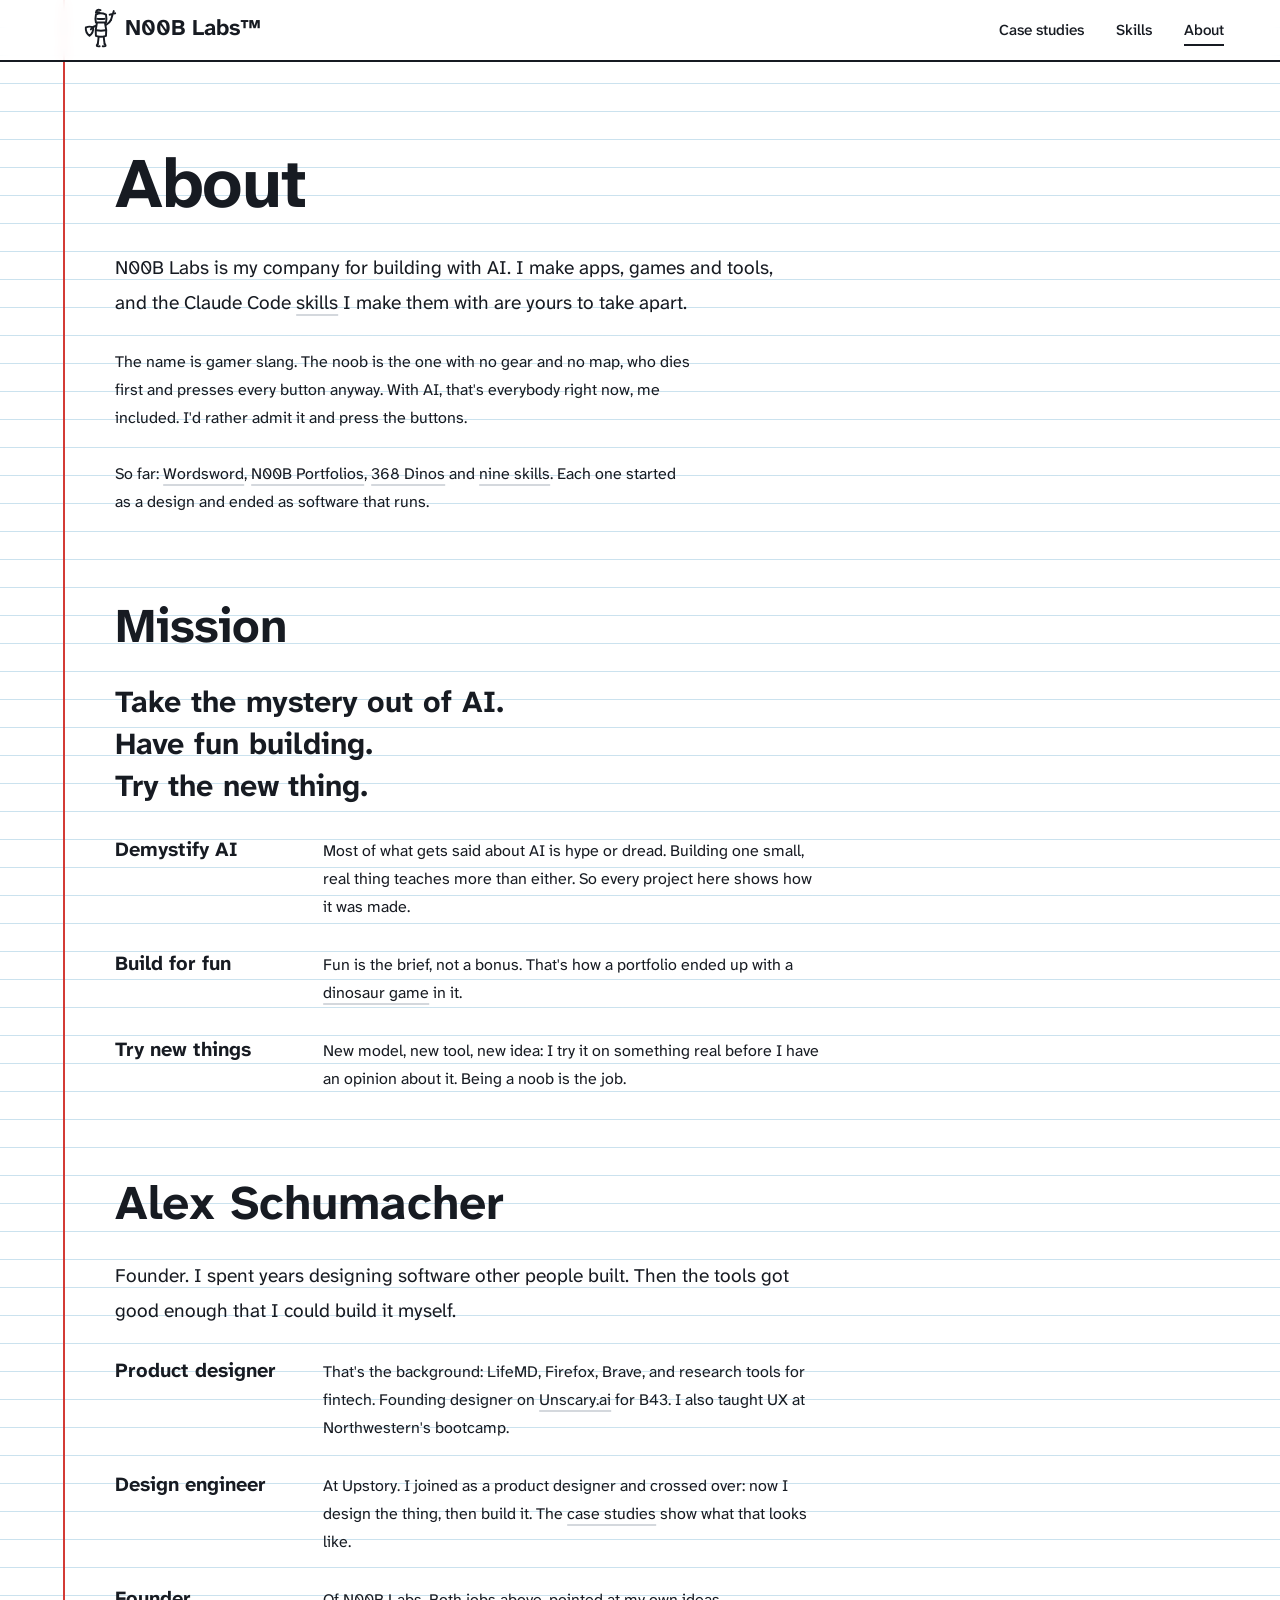
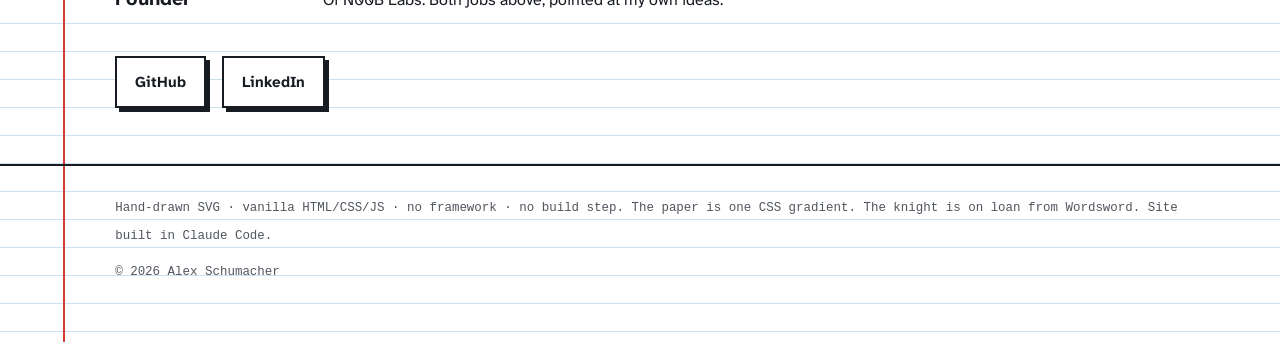
==== commit 63cfa6fc: "Tell the N00B Labs story on About and add its mission The name gets its gamer-slang origin, a Missio" ====
--- a/about/index.html
+++ b/about/index.html
@@ -4,9 +4,9 @@
 <meta charset="UTF-8">
 <meta name="viewport" content="width=device-width, initial-scale=1.0">
 <title>About N00B Labs</title>
-<meta name="description" content="N00B Labs is Alex Schumacher's company for building with AI. Alex is a product designer at Upstory and a design engineer.">
+<meta name="description" content="N00B Labs is Alex Schumacher's company for building with AI. Its mission: take the mystery out of AI, have fun building, try the new thing. Alex is a design engineer at Upstory.">
 <meta property="og:title" content="About N00B Labs">
-<meta property="og:description" content="N00B Labs is Alex Schumacher's company for building with AI. Alex is a product designer at Upstory and a design engineer.">
+<meta property="og:description" content="N00B Labs is Alex Schumacher's company for building with AI. Its mission: take the mystery out of AI, have fun building, try the new thing. Alex is a design engineer at Upstory.">
 <meta property="og:url" content="https://nooblabs.vercel.app/about">
 <meta name="theme-color" content="#ffffff">
 <link rel="icon" href="data:image/svg+xml,%3Csvg%20xmlns=%27http://www.w3.org/2000/svg%27%20viewBox=%2724%202%2034%2034%27%3E%3Cpath%20d=%27M40%206%20Q31%203%2030%2012%20Q34%2010%2038%2011%20M30%2016%20Q40%2010%2052%2016%20Q54%2026%2052%2033%20L30%2033%20Q28%2025%2030%2016%20Z%20M33%2025%20Q41%2026%2049%2025%27%20fill=%27none%27%20stroke=%27%23151b24%27%20stroke-width=%273.2%27%20stroke-linecap=%27round%27%20stroke-linejoin=%27round%27/%3E%3C/svg%3E">
@@ -42,16 +42,26 @@
 <main>
   <section class="about" id="about">
     <h1>About</h1>
-    <p class="lede">N00B Labs is my company for building with AI. I ship tools, apps and games, and the skills I make them with are yours to use in Claude&nbsp;Code.</p>
-    <p>So far that's <a href="/#wordsword">Wordsword</a>, <a href="/#noob">N00B&nbsp;Portfolios</a>, <a href="/#dinos">368&nbsp;Dinos</a>, <a href="/skills/#don-star">don-star</a> and <a href="/skills/">nine skills</a>. Each one started as a design and ended as software that runs.</p>
+    <p class="lede">N00B Labs is my company for building with AI. I make apps, games and tools, and the Claude&nbsp;Code <a href="/skills/">skills</a> I make them with are yours to take apart.</p>
+    <p>The name is gamer slang. The noob is the one with no gear and no map, who dies first and presses every button anyway. With AI, that's everybody right now, me included. I'd rather admit it and press the buttons.</p>
+    <p>So far: <a href="/#wordsword">Wordsword</a>, <a href="/#noob">N00B&nbsp;Portfolios</a>, <a href="/#dinos">368&nbsp;Dinos</a> and <a href="/skills/">nine skills</a>. Each one started as a design and ended as software that runs.</p>
+
+    <h2>Mission</h2>
+    <!-- the three-part mission as one stacked statement; the dl below says what each part means in practice -->
+    <p class="about-mission"><span>Take the mystery out of&nbsp;AI.</span> <span>Have fun building.</span> <span>Try the new thing.</span></p>
+    <dl class="about-roles">
+      <div><dt>Demystify AI</dt><dd>Most of what gets said about AI is hype or dread. Building one small, real thing teaches more than either. So every project here shows how it was made.</dd></div>
+      <div><dt>Build for fun</dt><dd>Fun is the brief, not a bonus. That's how a portfolio ended up with a <a href="/dinos/">dinosaur game</a> in it.</dd></div>
+      <div><dt>Try new things</dt><dd>New model, new tool, new idea: I try it on something real before I have an opinion about it. Being a noob is the job.</dd></div>
+    </dl>
 
     <h2>Alex Schumacher</h2>
+    <p class="lede">Founder. I spent years designing software other people built. Then the tools got good enough that I could build it myself.</p>
     <dl class="about-roles">
-      <div><dt>Product designer</dt><dd>At Upstory, by day. I was also the founding designer on <a href="/#b43">Unscary.ai</a> for B43, designed fintech research tools, and taught UX at Northwestern's bootcamp.</dd></div>
-      <div><dt>Design engineer</dt><dd>I design the thing, then build it, almost all of it in Claude&nbsp;Code. The <a href="/#work">case studies</a> show how.</dd></div>
-      <div><dt>Founder</dt><dd>Of N00B Labs. The two jobs above, pointed at my own ideas.</dd></div>
+      <div><dt>Product designer</dt><dd>That's the background: LifeMD, Firefox, Brave, and research tools for fintech. Founding designer on <a href="/#b43">Unscary.ai</a> for B43. I also taught UX at Northwestern's bootcamp.</dd></div>
+      <div><dt>Design engineer</dt><dd>At Upstory. I joined as a product designer and crossed over: now I design the thing, then build it. The <a href="/#work">case studies</a> show what that looks like.</dd></div>
+      <div><dt>Founder</dt><dd>Of N00B Labs. Both jobs above, pointed at my own ideas.</dd></div>
     </dl>
-    <p>Off the clock: gaming and writing. The doodles are load-bearing.</p>
     <div class="links">
       <a class="btn" href="https://github.com/Schubaru" rel="me">GitHub</a>
       <a class="btn" href="https://www.linkedin.com/in/alexschu" rel="me">LinkedIn</a>
--- a/styles.css
+++ b/styles.css
@@ -782,7 +782,7 @@
 /* its own page now: same one-word title as /skills */
 .about h1 { font-size: clamp(2.6rem, 9vw, 4.4rem); margin-bottom: var(--rule-h); }
 .about p { max-width: 36em; text-wrap: pretty; }   /* em, not ch: this face's zero is narrow, so 65ch is ~400px */
-.about .lede { margin-bottom: var(--rule-h); }
+.about .lede, .about p:has(+ p) { margin-bottom: var(--rule-h); }
 /* the lab first, then the person: the founder gets a case study's h2, not the page title's */
 .about h2 {
   font-weight: 700;
@@ -790,6 +790,14 @@
   line-height: 1.1;
   margin: calc(var(--rule-h) * 3) 0 var(--rule-h);
 }
+/* the mission: three short clauses stacked, one per line, set in the h2's weight on the rule grid */
+.about .about-mission {
+  font-weight: 700;
+  font-size: clamp(1.4rem, 3.2vw, 1.9rem);
+  line-height: calc(var(--rule-h) * 1.5);
+  margin-bottom: var(--rule-h);
+}
+.about-mission span { display: block; }
 /* the Lab's dl, wider label column: "Product designer" is the longest role */
 .about-roles { max-width: calc(11.5rem + 24px + 34em); margin-bottom: var(--rule-h); }
 .about-roles > div { display: grid; grid-template-columns: 11.5rem minmax(0, 1fr); gap: 0 24px; align-items: baseline; }
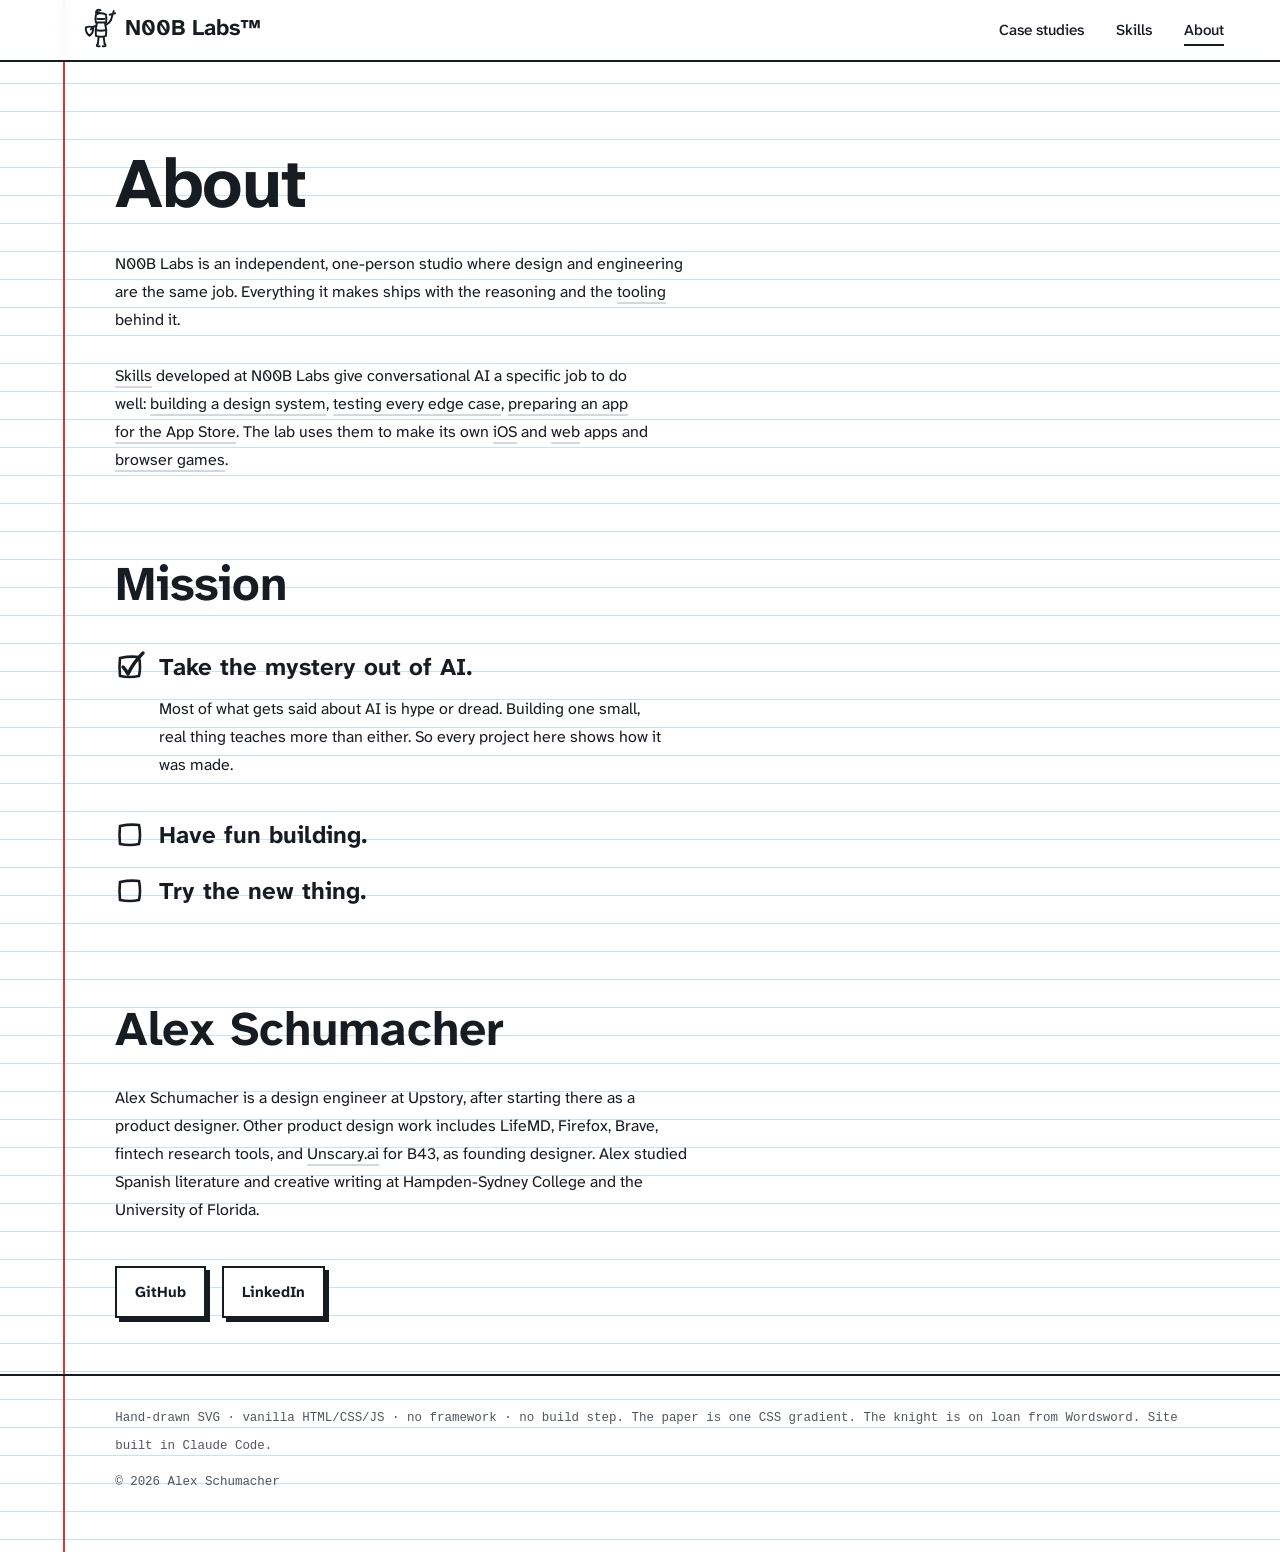
==== commit 937819ed: "Rework About: company-first copy, a tickable mission, one-paragraph bio The opening describes N00B L" ====
--- a/about/index.html
+++ b/about/index.html
@@ -42,26 +42,19 @@
 <main>
   <section class="about" id="about">
     <h1>About</h1>
-    <p class="lede">N00B Labs is my company for building with AI. I make apps, games and tools, and the Claude&nbsp;Code <a href="/skills/">skills</a> I make them with are yours to take apart.</p>
-    <p>The name is gamer slang. The noob is the one with no gear and no map, who dies first and presses every button anyway. With AI, that's everybody right now, me included. I'd rather admit it and press the buttons.</p>
-    <p>So far: <a href="/#wordsword">Wordsword</a>, <a href="/#noob">N00B&nbsp;Portfolios</a>, <a href="/#dinos">368&nbsp;Dinos</a> and <a href="/skills/">nine skills</a>. Each one started as a design and ended as software that runs.</p>
+    <p>N00B Labs is an independent, one-person studio where design and engineering are the same job. Everything it makes ships with the reasoning and the <a href="/skills/">tooling</a> behind it.</p>
+    <p><a href="/skills/">Skills</a> developed at N00B Labs give conversational AI a specific job to do well: <a href="/skills/#key-components">building a design system</a>, <a href="/skills/#test-mite">testing every edge case</a>, <a href="/skills/#app-store">preparing an app for the App&nbsp;Store</a>. The lab uses them to make its own <a href="/#wordsword">iOS</a> and <a href="/#noob">web</a> apps and <a href="/#dinos">browser games</a>.</p>
 
     <h2>Mission</h2>
-    <!-- the three-part mission as one stacked statement; the dl below says what each part means in practice -->
-    <p class="about-mission"><span>Take the mystery out of&nbsp;AI.</span> <span>Have fun building.</span> <span>Try the new thing.</span></p>
-    <dl class="about-roles">
-      <div><dt>Demystify AI</dt><dd>Most of what gets said about AI is hype or dread. Building one small, real thing teaches more than either. So every project here shows how it was made.</dd></div>
-      <div><dt>Build for fun</dt><dd>Fun is the brief, not a bonus. That's how a portfolio ended up with a <a href="/dinos/">dinosaur game</a> in it.</dd></div>
-      <div><dt>Try new things</dt><dd>New model, new tool, new idea: I try it on something real before I have an opinion about it. Being a noob is the job.</dd></div>
-    </dl>
+    <!-- a notebook checklist on native <details>: ticking a box draws the check and opens its line -->
+    <div class="mission">
+      <details class="mission-item" open><summary><svg class="tick doodle" viewBox="0 0 30 30" aria-hidden="true"><path class="tick-box" pathLength="1" d="M5 6 Q15 4 24 5 Q26 15 24 24 Q15 26 5 24 Q4 15 5 6 Z"/><path class="tick-mark" pathLength="1" d="M8 15 Q11 18 13 22 Q18 11 28 1"/></svg>Take the mystery out of&nbsp;AI.</summary><p>Most of what gets said about AI is hype or dread. Building one small, real thing teaches more than either. So every project here shows how it was made.</p></details>
+      <details class="mission-item"><summary><svg class="tick doodle" viewBox="0 0 30 30" aria-hidden="true"><path class="tick-box" pathLength="1" d="M5 6 Q15 4 24 5 Q26 15 24 24 Q15 26 5 24 Q4 15 5 6 Z"/><path class="tick-mark" pathLength="1" d="M8 15 Q11 18 13 22 Q18 11 28 1"/></svg>Have fun building.</summary><p>Fun is the brief, not a bonus. That's how a portfolio ended up with a <a href="/dinos/">dinosaur game</a> in it.</p></details>
+      <details class="mission-item"><summary><svg class="tick doodle" viewBox="0 0 30 30" aria-hidden="true"><path class="tick-box" pathLength="1" d="M5 6 Q15 4 24 5 Q26 15 24 24 Q15 26 5 24 Q4 15 5 6 Z"/><path class="tick-mark" pathLength="1" d="M8 15 Q11 18 13 22 Q18 11 28 1"/></svg>Try the new thing.</summary><p>New model, new tool, new idea: I try it on something real before I have an opinion about it. Being a noob is the job.</p></details>
+    </div>
 
     <h2>Alex Schumacher</h2>
-    <p class="lede">Founder. I spent years designing software other people built. Then the tools got good enough that I could build it myself.</p>
-    <dl class="about-roles">
-      <div><dt>Product designer</dt><dd>That's the background: LifeMD, Firefox, Brave, and research tools for fintech. Founding designer on <a href="/#b43">Unscary.ai</a> for B43. I also taught UX at Northwestern's bootcamp.</dd></div>
-      <div><dt>Design engineer</dt><dd>At Upstory. I joined as a product designer and crossed over: now I design the thing, then build it. The <a href="/#work">case studies</a> show what that looks like.</dd></div>
-      <div><dt>Founder</dt><dd>Of N00B Labs. Both jobs above, pointed at my own ideas.</dd></div>
-    </dl>
+    <p>Alex Schumacher is a design engineer at Upstory, after starting there as a product designer. Other product design work includes LifeMD, Firefox, Brave, fintech research tools, and <a href="/#b43">Unscary.ai</a> for B43, as founding designer. Alex studied Spanish literature and creative writing at Hampden-Sydney College and the University of Florida.</p>
     <div class="links">
       <a class="btn" href="https://github.com/Schubaru" rel="me">GitHub</a>
       <a class="btn" href="https://www.linkedin.com/in/alexschu" rel="me">LinkedIn</a>
--- a/styles.css
+++ b/styles.css
@@ -157,7 +157,17 @@
 /* the "er" and the "/" — the only two characters that turn the job title into two roles */
 .h1-soft { color: var(--ink-soft); }
 .h1-slash { margin-left: -0.06em; }   /* the slash's own sidebearing already sets it off the margin */
-.hero-what { max-width: 36em; margin-top: var(--rule-h); text-wrap: pretty; }
+/* the credit tucks under the name (the h1's own line box is the gap); the statement below it outranks it */
+.hero h1 { margin-bottom: 0; }
+.hero-by { font-weight: 500; color: var(--ink-soft); }
+.hero-what {
+  font-size: clamp(1.3rem, 2.6vw, 1.7rem);
+  font-weight: 500;
+  line-height: calc(var(--rule-h) * 1.25);
+  max-width: 22em;
+  margin-top: calc(var(--rule-h) * 1.5);
+  text-wrap: balance;
+}
 .lede {
   font-size: 1.2rem;
   line-height: calc(var(--rule-h) * 1.25);
@@ -222,28 +232,25 @@
   .m-arm { transform: rotate(4deg); }
 }
 
-/* ————— the lab: the value prop, between the name and the proof ————— */
-/* set on the panels' left edge like .work-head; the two lists are what comes out of the
-   lab and what goes in, and every item links to the thing itself */
+/* ————— the lab: what comes out and what goes in, between the name and the proof ————— */
+/* set on the panels' left edge like .work-head; two sheets side by side, every item links
+   to the thing itself (a case study, or a card on /skills) */
 .lab {
   padding: calc(var(--rule-h) * 2) clamp(20px, 6vw, 80px) var(--rule-h) calc(var(--margin-x) + clamp(16px, 4vw, 72px));
   max-width: calc(100% - var(--gutter-x));
 }
-.lab h2 {
-  font-weight: 700;
-  font-size: clamp(2rem, 5.6vw, 3.4rem);
-  line-height: 1.1;
-  letter-spacing: -0.015em;
-  max-width: 15em;
-  text-wrap: balance;
-  margin-bottom: var(--rule-h);
-}
 .lab-cols {
   display: grid;
-  grid-template-columns: minmax(0, 1.2fr) minmax(0, 1fr);   /* the Apps row holds two names on one line */
-  gap: var(--rule-h) clamp(32px, 6vw, 96px);
-  margin-top: calc(var(--rule-h) * 2);
+  grid-template-columns: minmax(0, 1fr) minmax(0, 1.5fr);   /* nine skills want the wider sheet */
+  gap: calc(var(--rule-h) * 1.5) clamp(28px, 4vw, 48px);
   max-width: 980px;
+}
+/* the case-study sheet at a smaller size: same border, a lighter shadow so it doesn't outrank the studies */
+.lab-panel {
+  background: var(--paper);
+  border: 2.5px solid var(--ink);
+  box-shadow: 6px 6px 0 var(--ink);
+  padding: var(--rule-h) clamp(20px, 3vw, 32px) 0;
 }
 /* a signpost, so it takes the beat label's tier, not the type ramp */
 .lab-label {
@@ -255,20 +262,9 @@
   color: var(--ink-soft);
   margin-bottom: var(--rule-h);
 }
-/* fixed label column: on a phone "Wordsword, N00B Portfolios" wraps inside its own column, not under "Apps" */
-.lab-make > div { display: grid; grid-template-columns: 6.6rem minmax(0, 1fr); align-items: baseline; }
-.lab-make > div + div { margin-top: var(--rule-h); }
-.lab-make dt { font-weight: 700; font-size: 1.5rem; }
-.lab-make dd { font-size: 1.1rem; }
-.lab-skills {
-  list-style: none;
-  display: flex;
-  flex-wrap: wrap;
-  gap: 0 22px;
-  font-weight: 700;
-  font-size: 1.2rem;
-}
-.lab-skills li { padding-bottom: var(--rule-h); }
+.lab-list { list-style: none; font-weight: 700; font-size: 1.2rem; }
+.lab-list li { padding-bottom: var(--rule-h); }
+.lab-skills { display: flex; flex-wrap: wrap; gap: 0 22px; }
 .lab a:not(.btn), .about a:not(.btn) {
   color: var(--ink);
   text-decoration: underline;
@@ -280,8 +276,10 @@
 .lab a:not(.btn):hover, .about a:not(.btn):hover { text-decoration-color: var(--ink); }
 .lab a:focus-visible, .about a:focus-visible { outline: 2.5px solid var(--ink); outline-offset: 5px; border-radius: 2px; }
 @media (max-width: 720px) {
-  .lab-cols { grid-template-columns: 1fr; gap: calc(var(--rule-h) * 2); }
-}
+  .lab-cols { grid-template-columns: 1fr; }
+}
+/* the skills ask closes the page, on the same left edge as everything above it */
+.outro { padding: calc(var(--rule-h) * 2) clamp(20px, 6vw, 80px) calc(var(--rule-h) * 3) calc(var(--margin-x) + clamp(16px, 4vw, 72px)); }
 
 /* ————— case studies ————— */
 /* the section's title: a page-level heading like /skills and /about, set on the panels' left edge */
@@ -782,7 +780,7 @@
 /* its own page now: same one-word title as /skills */
 .about h1 { font-size: clamp(2.6rem, 9vw, 4.4rem); margin-bottom: var(--rule-h); }
 .about p { max-width: 36em; text-wrap: pretty; }   /* em, not ch: this face's zero is narrow, so 65ch is ~400px */
-.about .lede, .about p:has(+ p) { margin-bottom: var(--rule-h); }
+.about p:has(+ p) { margin-bottom: var(--rule-h); }
 /* the lab first, then the person: the founder gets a case study's h2, not the page title's */
 .about h2 {
   font-weight: 700;
@@ -790,22 +788,31 @@
   line-height: 1.1;
   margin: calc(var(--rule-h) * 3) 0 var(--rule-h);
 }
-/* the mission: three short clauses stacked, one per line, set in the h2's weight on the rule grid */
-.about .about-mission {
-  font-weight: 700;
-  font-size: clamp(1.4rem, 3.2vw, 1.9rem);
-  line-height: calc(var(--rule-h) * 1.5);
-  margin-bottom: var(--rule-h);
-}
-.about-mission span { display: block; }
-/* the Lab's dl, wider label column: "Product designer" is the longest role */
-.about-roles { max-width: calc(11.5rem + 24px + 34em); margin-bottom: var(--rule-h); }
-.about-roles > div { display: grid; grid-template-columns: 11.5rem minmax(0, 1fr); gap: 0 24px; align-items: baseline; }
-.about-roles > div + div { margin-top: var(--rule-h); }
-.about-roles dt { font-weight: 700; font-size: 1.25rem; }
-@media (max-width: 560px) {
-  .about-roles > div { grid-template-columns: 1fr; }
-}
+/* the mission: a notebook checklist. Each line is a native <details>, so it opens by click, tap,
+   Enter or Space with no JS; the box is the only affordance, and ticking it is the reveal */
+.mission { max-width: 36em; }
+.mission-item summary {
+  display: flex; align-items: center; gap: 14px;
+  list-style: none;
+  cursor: pointer;
+  font-weight: 700;
+  font-size: clamp(1.25rem, 2.6vw, 1.5rem);
+  line-height: calc(var(--rule-h) * 2);
+  width: fit-content;
+}
+.mission-item summary::-webkit-details-marker { display: none; }
+.mission-item summary:focus-visible { outline: 2.5px solid var(--ink); outline-offset: 2px; border-radius: 2px; }
+.mission-item p { padding-left: 44px; margin-bottom: var(--rule-h); }   /* hangs under the words, not the box */
+.tick { width: 30px; height: 30px; flex: none; }
+.tick .tick-mark { stroke-width: 3.4; stroke-dashoffset: 1; opacity: 0; }   /* a round cap still paints a dot at zero length */
+.mission-item[open] .tick-mark { stroke-dashoffset: 0; opacity: 1; }
+@media (prefers-reduced-motion: no-preference) {
+  .tick .tick-box { transition: transform 0.25s cubic-bezier(0.16, 1, 0.3, 1); transform-origin: center; }
+  .mission-item summary:hover .tick-box { transform: rotate(-6deg); }
+  .tick .tick-mark { transition: stroke-dashoffset 0.4s cubic-bezier(0.16, 1, 0.3, 1); }
+  .mission-item[open] p { animation: mission-in 0.35s cubic-bezier(0.16, 1, 0.3, 1); }
+}
+@keyframes mission-in { from { opacity: 0; transform: translateY(-6px); } }
 .links { display: flex; gap: 16px; margin-top: calc(var(--rule-h) * 1.5); }
 
 /* ————— footer ————— */
@@ -996,6 +1003,7 @@
 
 @media (max-width: 480px) {
   .panel, .skill { box-shadow: 5px 5px 0 var(--ink); }
+  .lab-panel { box-shadow: 4px 4px 0 var(--ink); }
 }
 
 /* The wordmark got 65% wider with the rename, and the nav already had only ~26px
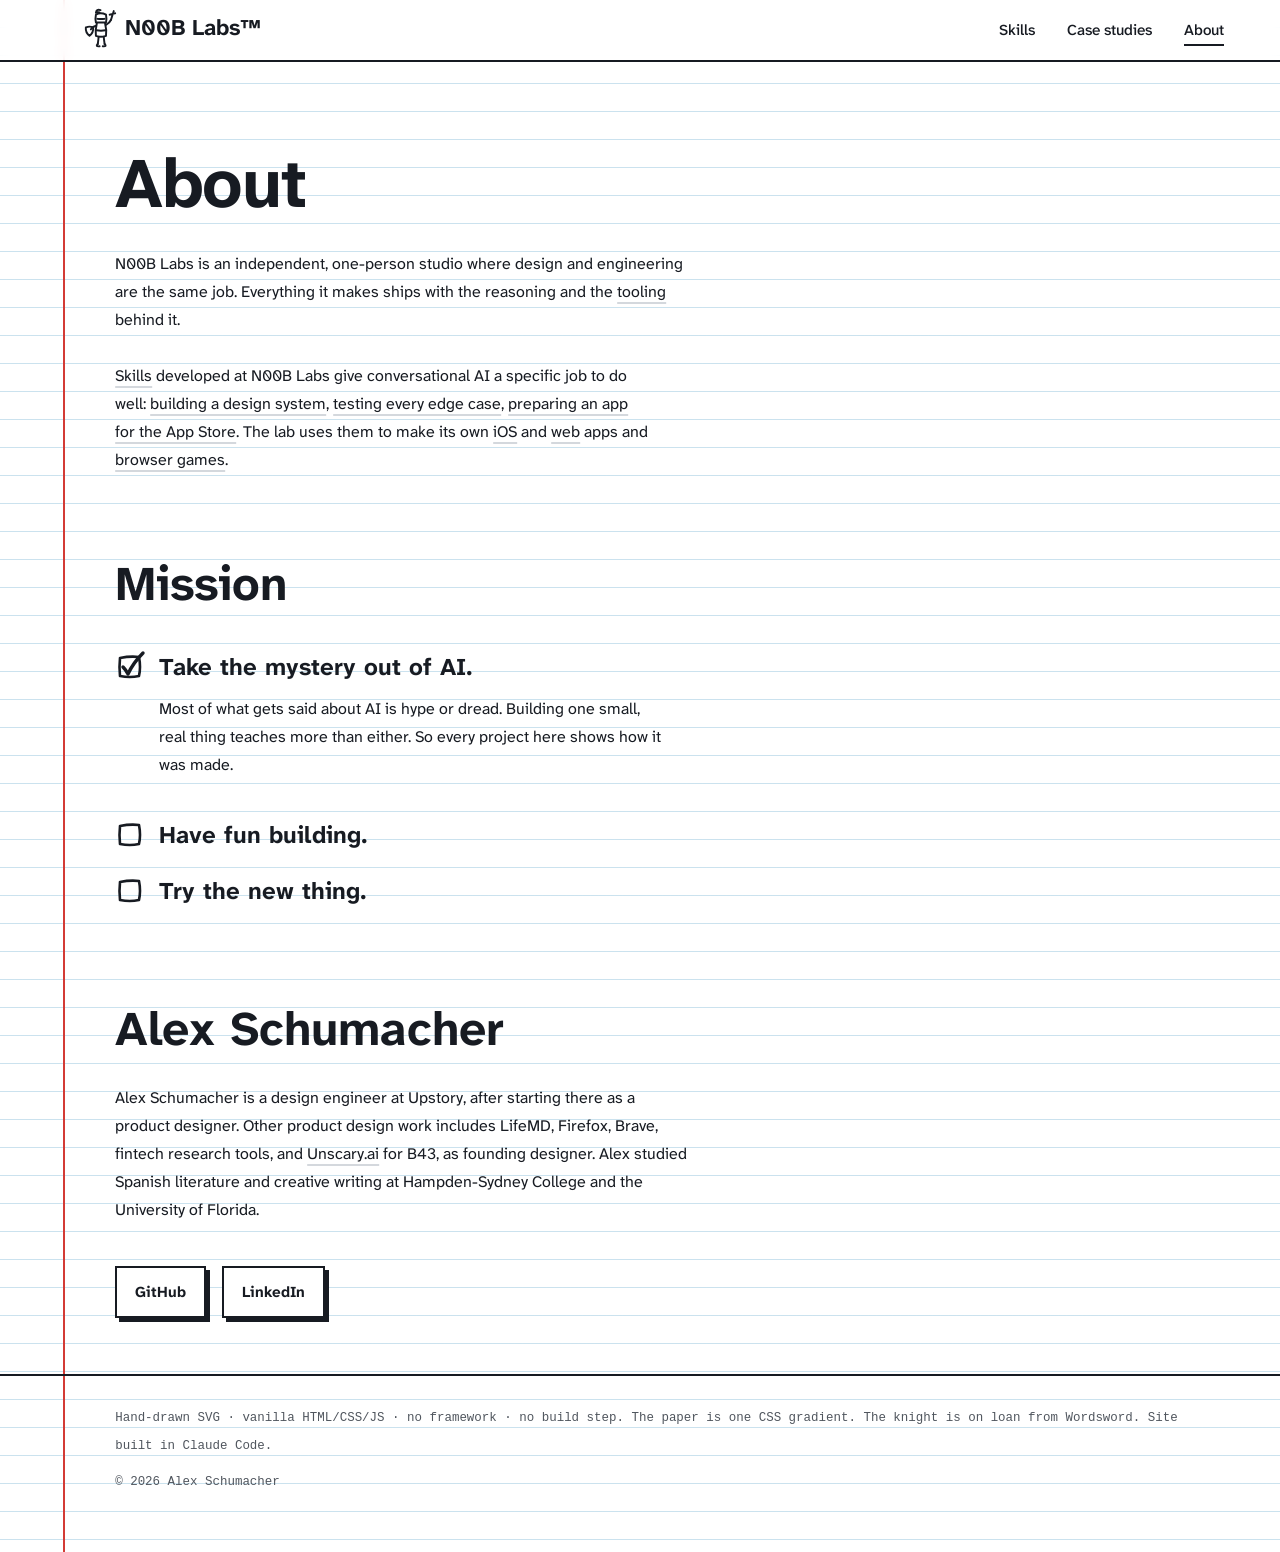
==== commit 2dfce102: "Swap skills and case studies: skills on the home page, case studies on their own page The skills are" ====
--- a/about/index.html
+++ b/about/index.html
@@ -33,8 +33,8 @@
       <path pathLength="1" d="M63 27 Q66 17 69 8 M60 16 Q66 14 72 13"/>
     </svg><span>N00B&nbsp;Labs&trade;</span></a>
   <nav aria-label="Site">
-    <a href="/#work">Case studies</a>
-    <a href="/skills/">Skills</a>
+    <a href="/#skills">Skills</a>
+    <a href="/case-studies/">Case studies</a>
     <a href="/about/" aria-current="page">About</a>
   </nav>
 </header>
@@ -42,8 +42,8 @@
 <main>
   <section class="about" id="about">
     <h1>About</h1>
-    <p>N00B Labs is an independent, one-person studio where design and engineering are the same job. Everything it makes ships with the reasoning and the <a href="/skills/">tooling</a> behind it.</p>
-    <p><a href="/skills/">Skills</a> developed at N00B Labs give conversational AI a specific job to do well: <a href="/skills/#key-components">building a design system</a>, <a href="/skills/#test-mite">testing every edge case</a>, <a href="/skills/#app-store">preparing an app for the App&nbsp;Store</a>. The lab uses them to make its own <a href="/#wordsword">iOS</a> and <a href="/#noob">web</a> apps and <a href="/#dinos">browser games</a>.</p>
+    <p>N00B Labs is an independent, one-person studio where design and engineering are the same job. Everything it makes ships with the reasoning and the <a href="/#skills">tooling</a> behind it.</p>
+    <p><a href="/#skills">Skills</a> developed at N00B Labs give conversational AI a specific job to do well: <a href="/#key-components">building a design system</a>, <a href="/#test-mite">testing every edge case</a>, <a href="/#app-store">preparing an app for the App&nbsp;Store</a>. The lab uses them to make its own <a href="/case-studies/#wordsword">iOS</a> and <a href="/case-studies/#noob">web</a> apps and <a href="/case-studies/#dinos">browser games</a>.</p>
 
     <h2>Mission</h2>
     <!-- a notebook checklist on native <details>: ticking a box draws the check and opens its line -->
@@ -54,7 +54,7 @@
     </div>
 
     <h2>Alex Schumacher</h2>
-    <p>Alex Schumacher is a design engineer at Upstory, after starting there as a product designer. Other product design work includes LifeMD, Firefox, Brave, fintech research tools, and <a href="/#b43">Unscary.ai</a> for B43, as founding designer. Alex studied Spanish literature and creative writing at Hampden-Sydney College and the University of Florida.</p>
+    <p>Alex Schumacher is a design engineer at Upstory, after starting there as a product designer. Other product design work includes LifeMD, Firefox, Brave, fintech research tools, and <a href="/case-studies/#b43">Unscary.ai</a> for B43, as founding designer. Alex studied Spanish literature and creative writing at Hampden-Sydney College and the University of Florida.</p>
     <div class="links">
       <a class="btn" href="https://github.com/Schubaru" rel="me">GitHub</a>
       <a class="btn" href="https://www.linkedin.com/in/alexschu" rel="me">LinkedIn</a>
--- a/styles.css
+++ b/styles.css
@@ -232,9 +232,9 @@
   .m-arm { transform: rotate(4deg); }
 }
 
-/* ————— the lab: what comes out and what goes in, between the name and the proof ————— */
+/* ————— the lab: what comes out and what goes in, after the proof and above the one ask ————— */
 /* set on the panels' left edge like .work-head; two sheets side by side, every item links
-   to the thing itself (a case study, or a card on /skills) */
+   to the thing itself (a case study, or a skill card above) */
 .lab {
   padding: calc(var(--rule-h) * 2) clamp(20px, 6vw, 80px) var(--rule-h) calc(var(--margin-x) + clamp(16px, 4vw, 72px));
   max-width: calc(100% - var(--gutter-x));
@@ -282,13 +282,13 @@
 .outro { padding: calc(var(--rule-h) * 2) clamp(20px, 6vw, 80px) calc(var(--rule-h) * 3) calc(var(--margin-x) + clamp(16px, 4vw, 72px)); }
 
 /* ————— case studies ————— */
-/* the section's title: a page-level heading like /skills and /about, set on the panels' left edge */
+/* the page title, like /about's, set on the panels' left edge */
 .work-head {
   padding: calc(var(--rule-h) * 2) clamp(20px, 6vw, 80px) 0 calc(var(--margin-x) + clamp(16px, 4vw, 72px));
   max-width: 900px;
   scroll-margin-top: 56px;   /* clears the sticky nav when the tab lands here */
 }
-.work-head h2 { font-weight: 700; font-size: clamp(2.6rem, 9vw, 4.4rem); line-height: 1.08; margin-bottom: var(--rule-h); }
+.work-head h1 { font-size: clamp(2.6rem, 9vw, 4.4rem); letter-spacing: normal; margin-bottom: var(--rule-h); }
 .study { position: relative; }
 .pin { padding: calc(var(--rule-h) * 2) 0; }
 
@@ -777,7 +777,7 @@
   padding: calc(var(--rule-h) * 3) clamp(20px, 6vw, 80px) calc(var(--rule-h) * 2) calc(var(--margin-x) + clamp(16px, 4vw, 64px));
   max-width: 900px;
 }
-/* its own page now: same one-word title as /skills */
+/* its own page now: same one-word title as Skills */
 .about h1 { font-size: clamp(2.6rem, 9vw, 4.4rem); margin-bottom: var(--rule-h); }
 .about p { max-width: 36em; text-wrap: pretty; }   /* em, not ch: this face's zero is narrow, so 65ch is ~400px */
 .about p:has(+ p) { margin-bottom: var(--rule-h); }
@@ -826,14 +826,15 @@
   gap: 8px;
 }
 
-/* ————— skills page ————— */
+/* ————— skills (home) ————— */
 .sr-only { position: absolute; width: 1px; height: 1px; overflow: hidden; clip-path: inset(50%); white-space: nowrap; }
 .skills-head {
   padding: calc(var(--rule-h) * 3) clamp(20px, 6vw, 80px) calc(var(--rule-h) * 2) calc(var(--margin-x) + clamp(16px, 4vw, 64px));
   max-width: 900px;
+  scroll-margin-top: 56px;   /* clears the sticky nav when the tab lands here */
 }
 /* one short word, no container to size against: the hero's cqw display size doesn't apply */
-.skills-head h1 { font-size: clamp(2.6rem, 9vw, 4.4rem); margin-bottom: var(--rule-h); }
+.skills-head h2 { font-weight: 700; font-size: clamp(2.6rem, 9vw, 4.4rem); line-height: 1.08; letter-spacing: -0.02em; margin-bottom: var(--rule-h); }
 .skills-head .lede { margin-bottom: var(--rule-h); }
 .skills-note { margin-top: 14px; font-family: var(--font-mono); font-size: 0.8rem; color: var(--ink-soft); }
 .skills-note a { color: var(--ink); }
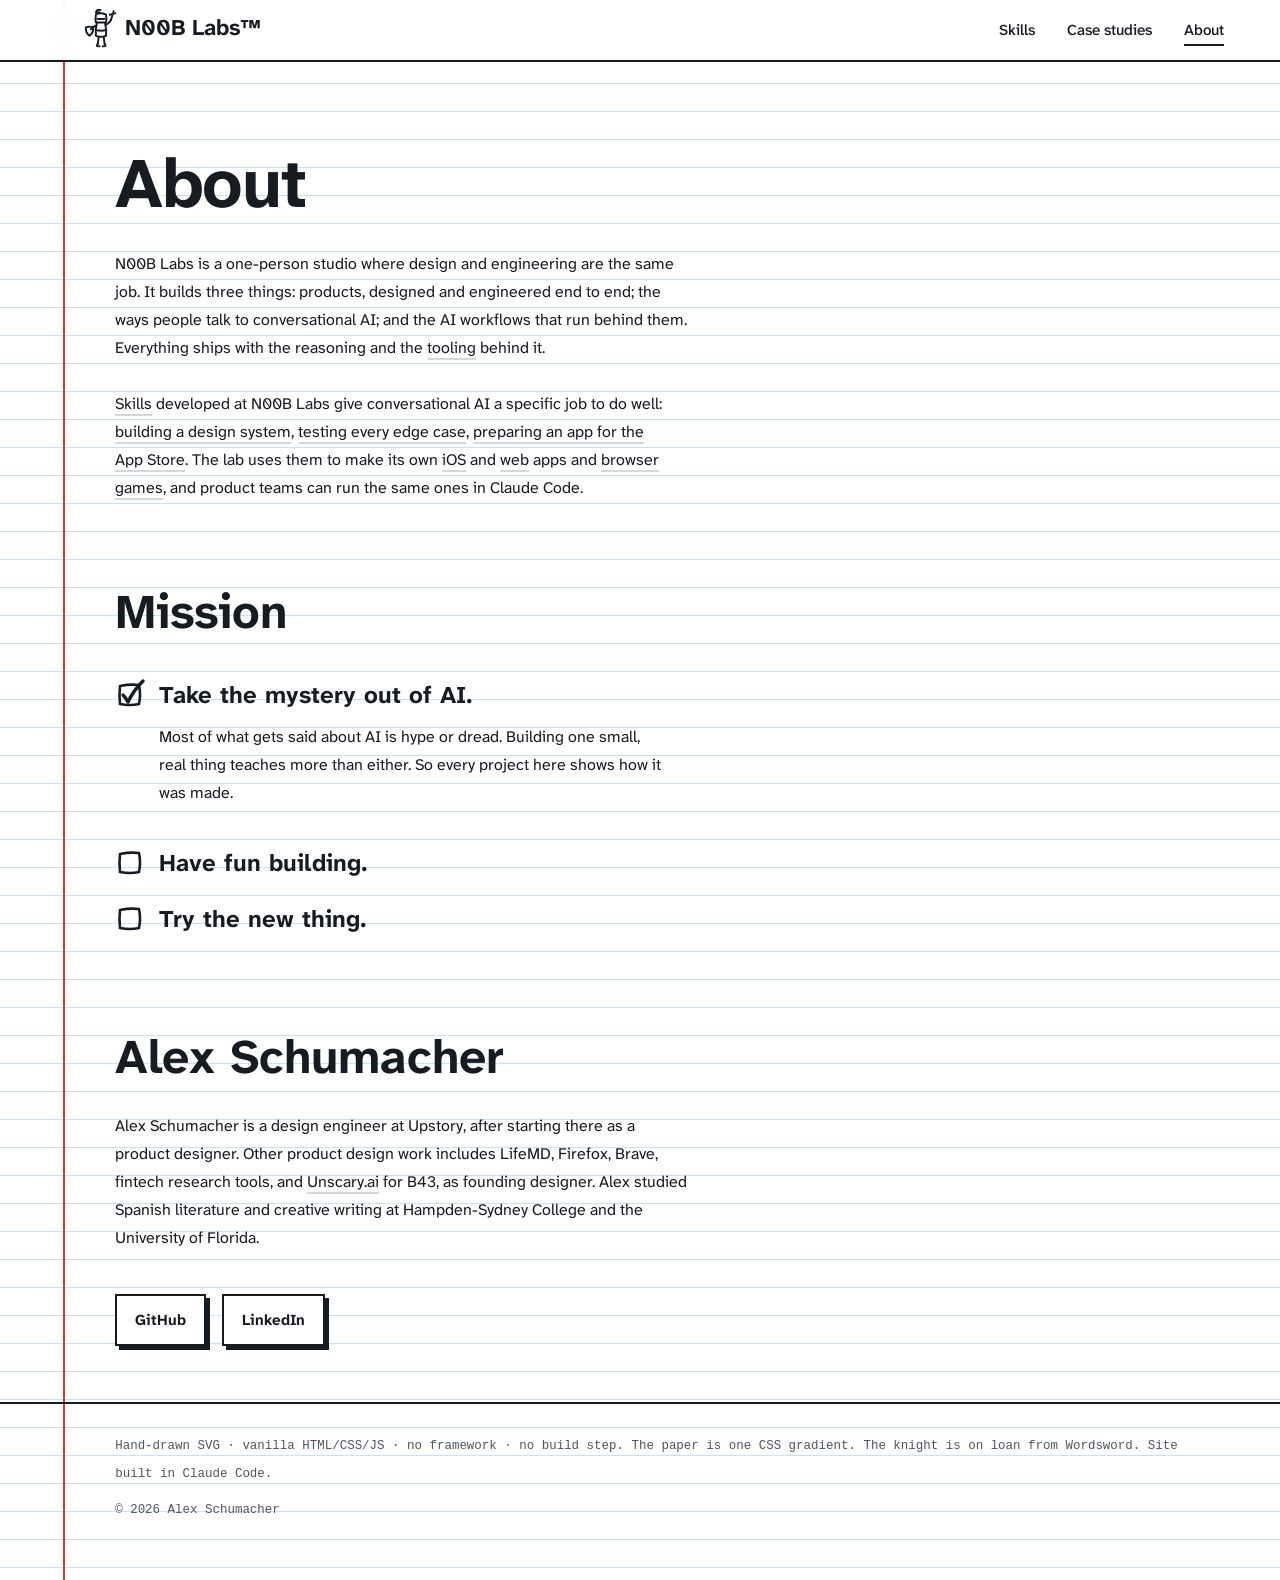
==== commit a81ec970: "Rewrite the skills lede and About copy in the lab's voice, not first person The lede names product t" ====
--- a/about/index.html
+++ b/about/index.html
@@ -4,9 +4,9 @@
 <meta charset="UTF-8">
 <meta name="viewport" content="width=device-width, initial-scale=1.0">
 <title>About N00B Labs</title>
-<meta name="description" content="N00B Labs is Alex Schumacher's company for building with AI. Its mission: take the mystery out of AI, have fun building, try the new thing. Alex is a design engineer at Upstory.">
+<meta name="description" content="N00B Labs is Alex Schumacher's one-person studio for building products, conversational AI interfaces, and AI workflows. Its mission: take the mystery out of AI, have fun building, try the new thing. Alex is a design engineer at Upstory.">
 <meta property="og:title" content="About N00B Labs">
-<meta property="og:description" content="N00B Labs is Alex Schumacher's company for building with AI. Its mission: take the mystery out of AI, have fun building, try the new thing. Alex is a design engineer at Upstory.">
+<meta property="og:description" content="N00B Labs is Alex Schumacher's one-person studio for building products, conversational AI interfaces, and AI workflows. Its mission: take the mystery out of AI, have fun building, try the new thing. Alex is a design engineer at Upstory.">
 <meta property="og:url" content="https://nooblabs.vercel.app/about">
 <meta name="theme-color" content="#ffffff">
 <link rel="icon" href="data:image/svg+xml,%3Csvg%20xmlns=%27http://www.w3.org/2000/svg%27%20viewBox=%2724%202%2034%2034%27%3E%3Cpath%20d=%27M40%206%20Q31%203%2030%2012%20Q34%2010%2038%2011%20M30%2016%20Q40%2010%2052%2016%20Q54%2026%2052%2033%20L30%2033%20Q28%2025%2030%2016%20Z%20M33%2025%20Q41%2026%2049%2025%27%20fill=%27none%27%20stroke=%27%23151b24%27%20stroke-width=%273.2%27%20stroke-linecap=%27round%27%20stroke-linejoin=%27round%27/%3E%3C/svg%3E">
@@ -42,15 +42,15 @@
 <main>
   <section class="about" id="about">
     <h1>About</h1>
-    <p>N00B Labs is an independent, one-person studio where design and engineering are the same job. Everything it makes ships with the reasoning and the <a href="/#skills">tooling</a> behind it.</p>
-    <p><a href="/#skills">Skills</a> developed at N00B Labs give conversational AI a specific job to do well: <a href="/#key-components">building a design system</a>, <a href="/#test-mite">testing every edge case</a>, <a href="/#app-store">preparing an app for the App&nbsp;Store</a>. The lab uses them to make its own <a href="/case-studies/#wordsword">iOS</a> and <a href="/case-studies/#noob">web</a> apps and <a href="/case-studies/#dinos">browser games</a>.</p>
+    <p>N00B Labs is a one-person studio where design and engineering are the same job. It builds three things: products, designed and engineered end to end; the ways people talk to conversational AI; and the AI workflows that run behind them. Everything ships with the reasoning and the <a href="/#skills">tooling</a> behind it.</p>
+    <p><a href="/#skills">Skills</a> developed at N00B Labs give conversational AI a specific job to do well: <a href="/#key-components">building a design system</a>, <a href="/#test-mite">testing every edge case</a>, <a href="/#app-store">preparing an app for the App&nbsp;Store</a>. The lab uses them to make its own <a href="/case-studies/#wordsword">iOS</a> and <a href="/case-studies/#noob">web</a> apps and <a href="/case-studies/#dinos">browser games</a>, and product teams can run the same ones in Claude&nbsp;Code.</p>
 
     <h2>Mission</h2>
     <!-- a notebook checklist on native <details>: ticking a box draws the check and opens its line -->
     <div class="mission">
       <details class="mission-item" open><summary><svg class="tick doodle" viewBox="0 0 30 30" aria-hidden="true"><path class="tick-box" pathLength="1" d="M5 6 Q15 4 24 5 Q26 15 24 24 Q15 26 5 24 Q4 15 5 6 Z"/><path class="tick-mark" pathLength="1" d="M8 15 Q11 18 13 22 Q18 11 28 1"/></svg>Take the mystery out of&nbsp;AI.</summary><p>Most of what gets said about AI is hype or dread. Building one small, real thing teaches more than either. So every project here shows how it was made.</p></details>
       <details class="mission-item"><summary><svg class="tick doodle" viewBox="0 0 30 30" aria-hidden="true"><path class="tick-box" pathLength="1" d="M5 6 Q15 4 24 5 Q26 15 24 24 Q15 26 5 24 Q4 15 5 6 Z"/><path class="tick-mark" pathLength="1" d="M8 15 Q11 18 13 22 Q18 11 28 1"/></svg>Have fun building.</summary><p>Fun is the brief, not a bonus. That's how a portfolio ended up with a <a href="/dinos/">dinosaur game</a> in it.</p></details>
-      <details class="mission-item"><summary><svg class="tick doodle" viewBox="0 0 30 30" aria-hidden="true"><path class="tick-box" pathLength="1" d="M5 6 Q15 4 24 5 Q26 15 24 24 Q15 26 5 24 Q4 15 5 6 Z"/><path class="tick-mark" pathLength="1" d="M8 15 Q11 18 13 22 Q18 11 28 1"/></svg>Try the new thing.</summary><p>New model, new tool, new idea: I try it on something real before I have an opinion about it. Being a noob is the job.</p></details>
+      <details class="mission-item"><summary><svg class="tick doodle" viewBox="0 0 30 30" aria-hidden="true"><path class="tick-box" pathLength="1" d="M5 6 Q15 4 24 5 Q26 15 24 24 Q15 26 5 24 Q4 15 5 6 Z"/><path class="tick-mark" pathLength="1" d="M8 15 Q11 18 13 22 Q18 11 28 1"/></svg>Try the new thing.</summary><p>New model, new tool, new idea: the lab tries it on something real before forming an opinion. Being a noob is the job.</p></details>
     </div>
 
     <h2>Alex Schumacher</h2>
--- a/styles.css
+++ b/styles.css
@@ -835,7 +835,7 @@
 }
 /* one short word, no container to size against: the hero's cqw display size doesn't apply */
 .skills-head h2 { font-weight: 700; font-size: clamp(2.6rem, 9vw, 4.4rem); line-height: 1.08; letter-spacing: -0.02em; margin-bottom: var(--rule-h); }
-.skills-head .lede { margin-bottom: var(--rule-h); }
+.skills-head .lede { margin-bottom: var(--rule-h); max-width: 38em; }   /* two lines at desktop; 34em wraps it to three */
 .skills-note { margin-top: 14px; font-family: var(--font-mono); font-size: 0.8rem; color: var(--ink-soft); }
 .skills-note a { color: var(--ink); }
 
@@ -899,6 +899,39 @@
   padding: clamp(24px, 4vw, 48px);
   scroll-margin-top: 80px;
 }
+.skill[hidden] { display: none; }
+/* the filter wears the SiteLink pill; the pressed one keeps the ink fill. Too wide for a phone,
+   so it scrolls sideways to the screen edge, and the cut-off pill says there is more. */
+.skill-filter {
+  display: flex;
+  gap: 8px;
+  margin-left: calc(var(--margin-x) + clamp(16px, 4vw, 64px));
+  padding: 6px 6px 6px 0;   /* room for the hover lift and the focus ring inside the scroller */
+  overflow-x: auto;
+  scrollbar-width: none;
+}
+.skill-filter::-webkit-scrollbar { display: none; }
+.skill-filter[hidden] { display: none; }
+.filter-pill {
+  flex: none;
+  font-family: var(--font-mono);
+  font-size: 0.72rem;
+  font-weight: 700;
+  letter-spacing: 0.04em;
+  line-height: var(--rule-h);
+  color: var(--ink);
+  background: var(--paper);
+  border: 2px solid var(--ink);
+  border-radius: 999px;
+  padding: 5px 13px;
+  white-space: nowrap;
+  cursor: pointer;
+  transition: transform 0.12s ease-out, background-color 0.12s ease-out, color 0.12s ease-out;
+}
+.filter-pill:hover { background: var(--ink-faint); transform: translateY(-1px); }
+.filter-pill:active { transform: translateY(1px); }
+.filter-pill[aria-pressed="true"] { background: var(--ink); color: var(--paper); }
+.filter-pill:focus-visible { outline: 2.5px solid var(--ink); outline-offset: 2px; }
 .skill h2 { font-weight: 700; font-size: clamp(1.8rem, 4vw, 2.6rem); line-height: 1.1; }
 .skill .skill-sub { margin-bottom: var(--rule-h); }
 .skill-label { margin-top: 14px; }
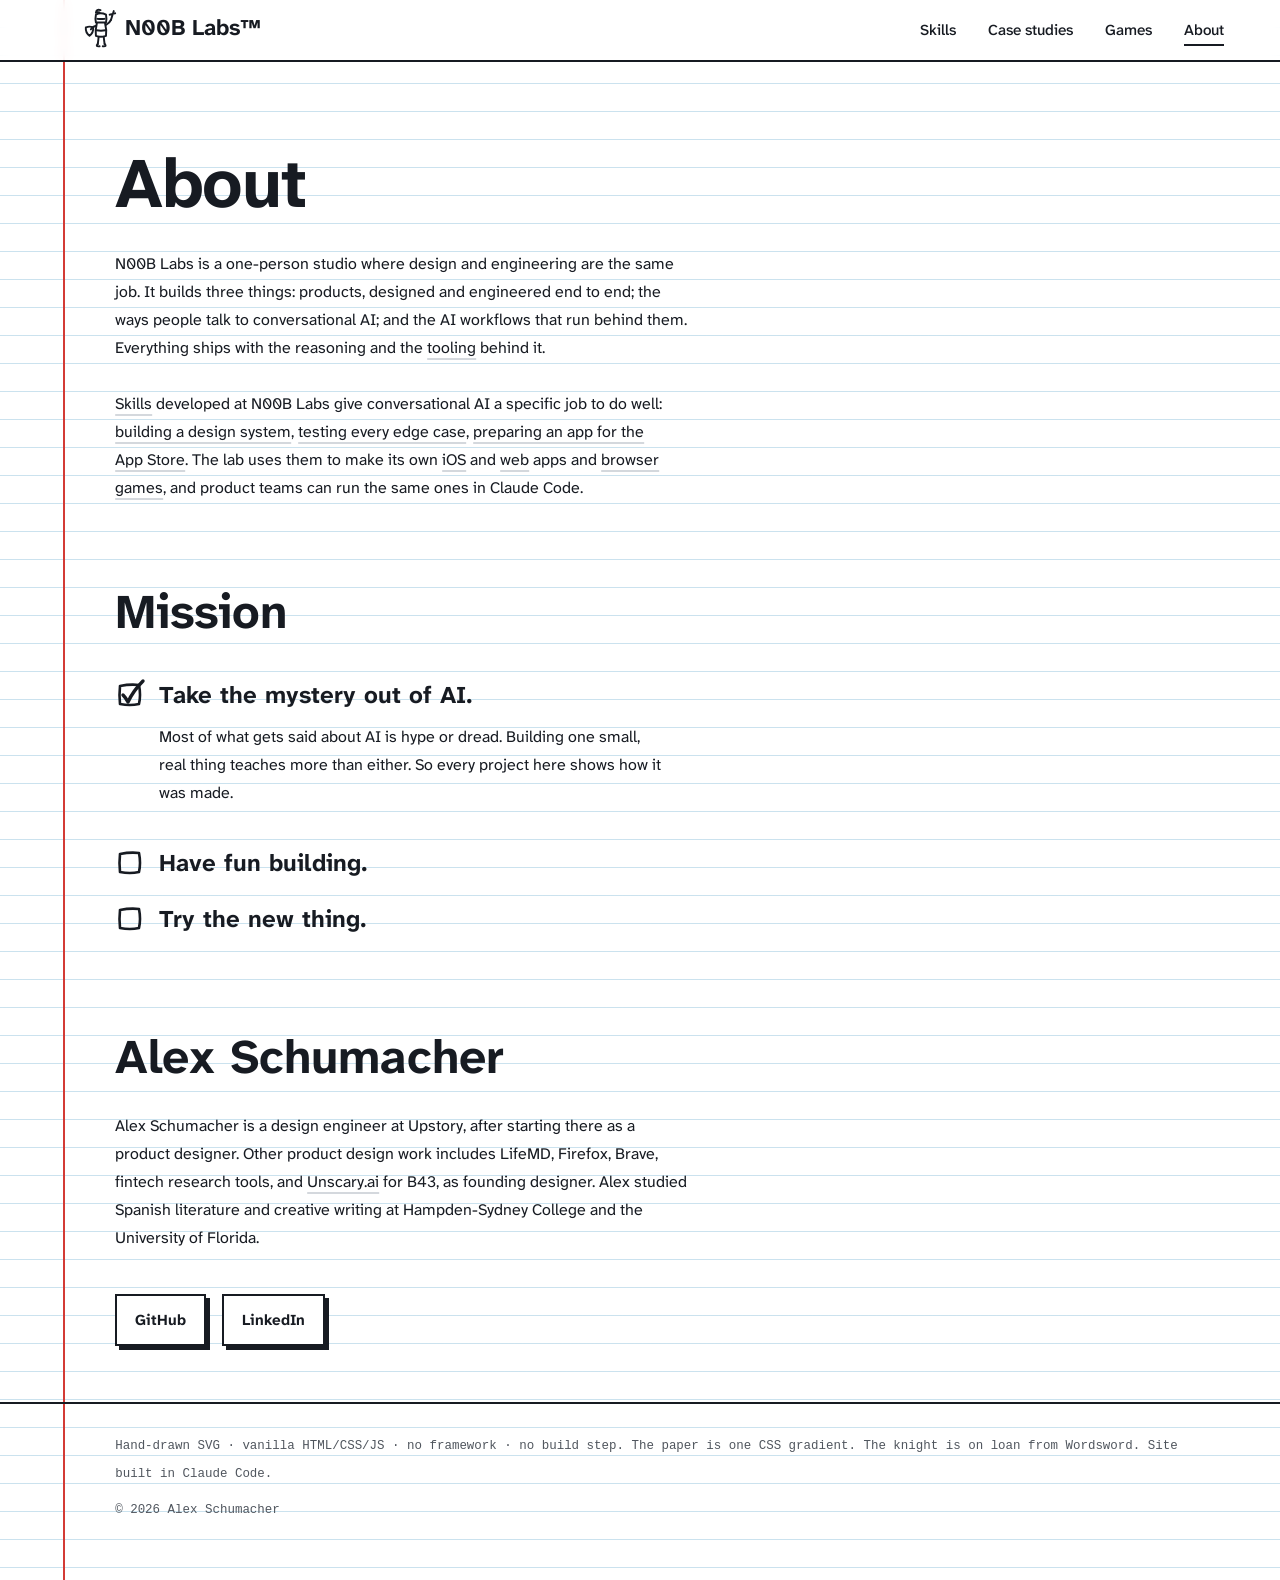
==== commit eb8c8d23: "Add a Games page with gameplay reels for five games A Games tab joins the nav on every page. /games/" ====
--- a/about/index.html
+++ b/about/index.html
@@ -35,6 +35,7 @@
   <nav aria-label="Site">
     <a href="/#skills">Skills</a>
     <a href="/case-studies/">Case studies</a>
+    <a href="/games/">Games</a>
     <a href="/about/" aria-current="page">About</a>
   </nav>
 </header>
--- a/styles.css
+++ b/styles.css
@@ -1018,6 +1018,46 @@
 @keyframes reel-fade { from { opacity: 0; } }
 
 
+/* ————— games ————— */
+/* A shelf of small Panels in the case studies' lane, on .work-head's left edge. Each sheet carries
+   the Dinos reel as it is (a taped tall-shot that main.js plays on sight) and the built-with line
+   as its footer. Subgrid lines the title, deck, reel and footer up across a row, so a two-line
+   deck never knocks one reel lower than its neighbour. */
+.game-list {
+  width: calc(100% - var(--margin-x) - var(--gutter-x) - clamp(16px, 4vw, 72px) * 2);
+  margin-left: calc(var(--margin-x) + clamp(16px, 4vw, 72px));
+  display: grid;
+  grid-template-columns: repeat(auto-fill, minmax(min(100%, 290px), 1fr));
+  gap: calc(var(--rule-h) * 2) clamp(24px, 3vw, 40px);
+  padding: calc(var(--rule-h) * 2) 0 calc(var(--rule-h) * 3);
+}
+.game {
+  display: flex;
+  flex-direction: column;
+  background: var(--paper);
+  border: 2.5px solid var(--ink);
+  box-shadow: 8px 8px 0 var(--ink);
+  padding: clamp(20px, 2.4vw, 32px);
+  scroll-margin-top: 80px;
+}
+@supports (grid-template-rows: subgrid) {
+  .game { display: grid; grid-row: span 4; grid-template-rows: subgrid; row-gap: 0; }
+}
+/* the stamp rides the title's row instead of floating over the deck, at every width */
+.game-head { display: flex; align-items: center; justify-content: space-between; gap: 12px; }
+.game-head h2 { font-weight: 700; font-size: clamp(1.6rem, 2.6vw, 2rem); line-height: 1.15; text-wrap: balance; }
+.game-head .stamp { position: static; flex: none; margin: 0; }
+.game-sub { font-weight: 500; color: var(--ink-soft); margin-top: 4px; max-width: 34ch; text-wrap: pretty; }
+/* the reel takes the sheet's full width, tipped the other way on every second sheet */
+.game .shot { max-width: none; margin: calc(var(--rule-h) * 1.5) 0 var(--rule-h); align-self: start; }
+.game:nth-child(even) .shot { transform: rotate(1.4deg); }
+.game:nth-child(even) .t1 { left: auto; right: 22%; transform: rotate(5deg); }
+.game .study-built { margin-top: 0; align-self: end; }
+.game .play-btn { margin-top: 0; font-size: 0.85rem; padding: 7px 14px; }
+@media (max-width: 480px) {
+  .game { box-shadow: 5px 5px 0 var(--ink); }
+}
+
 /* ————— responsive ————— */
 @media (max-width: 900px) {
   :root { --margin-x: 30px; --gutter-x: 0px; }
@@ -1050,6 +1090,12 @@
   .topnav nav { gap: 8px; }
   .topnav nav a { font-size: 0.875rem; }   /* 14px — the floor, not below it */
 }
+/* Four tabs (Games joined) need ~418px beside the full wordmark. Below that the knight alone is
+   the home link; the name stays as its accessible label, and the bar stays one row. */
+@media (max-width: 419px) {
+  .wordmark { align-self: center; height: var(--rule-h); padding-left: 24px; }
+  .wordmark span { position: absolute; width: 1px; height: 1px; overflow: hidden; clip-path: inset(50%); white-space: nowrap; }
+}
 
 
 @media (max-width: 560px) {
